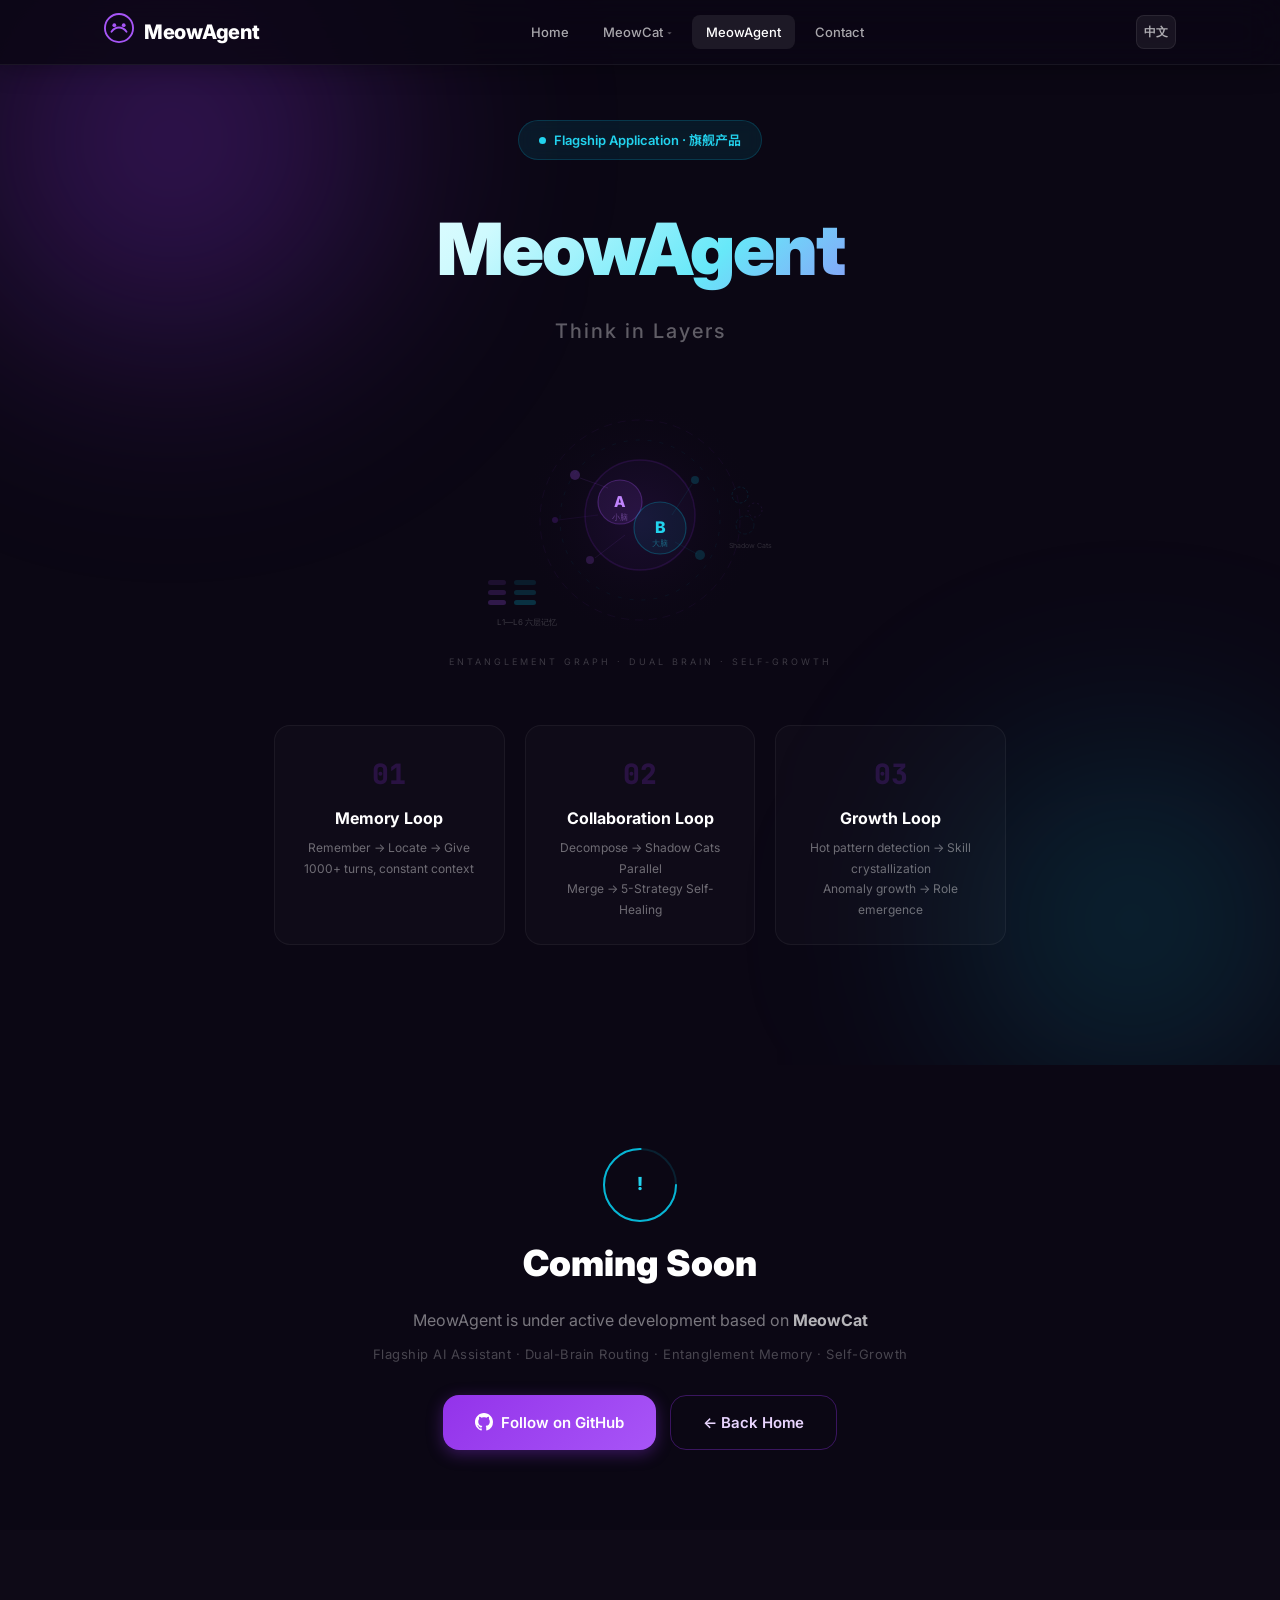
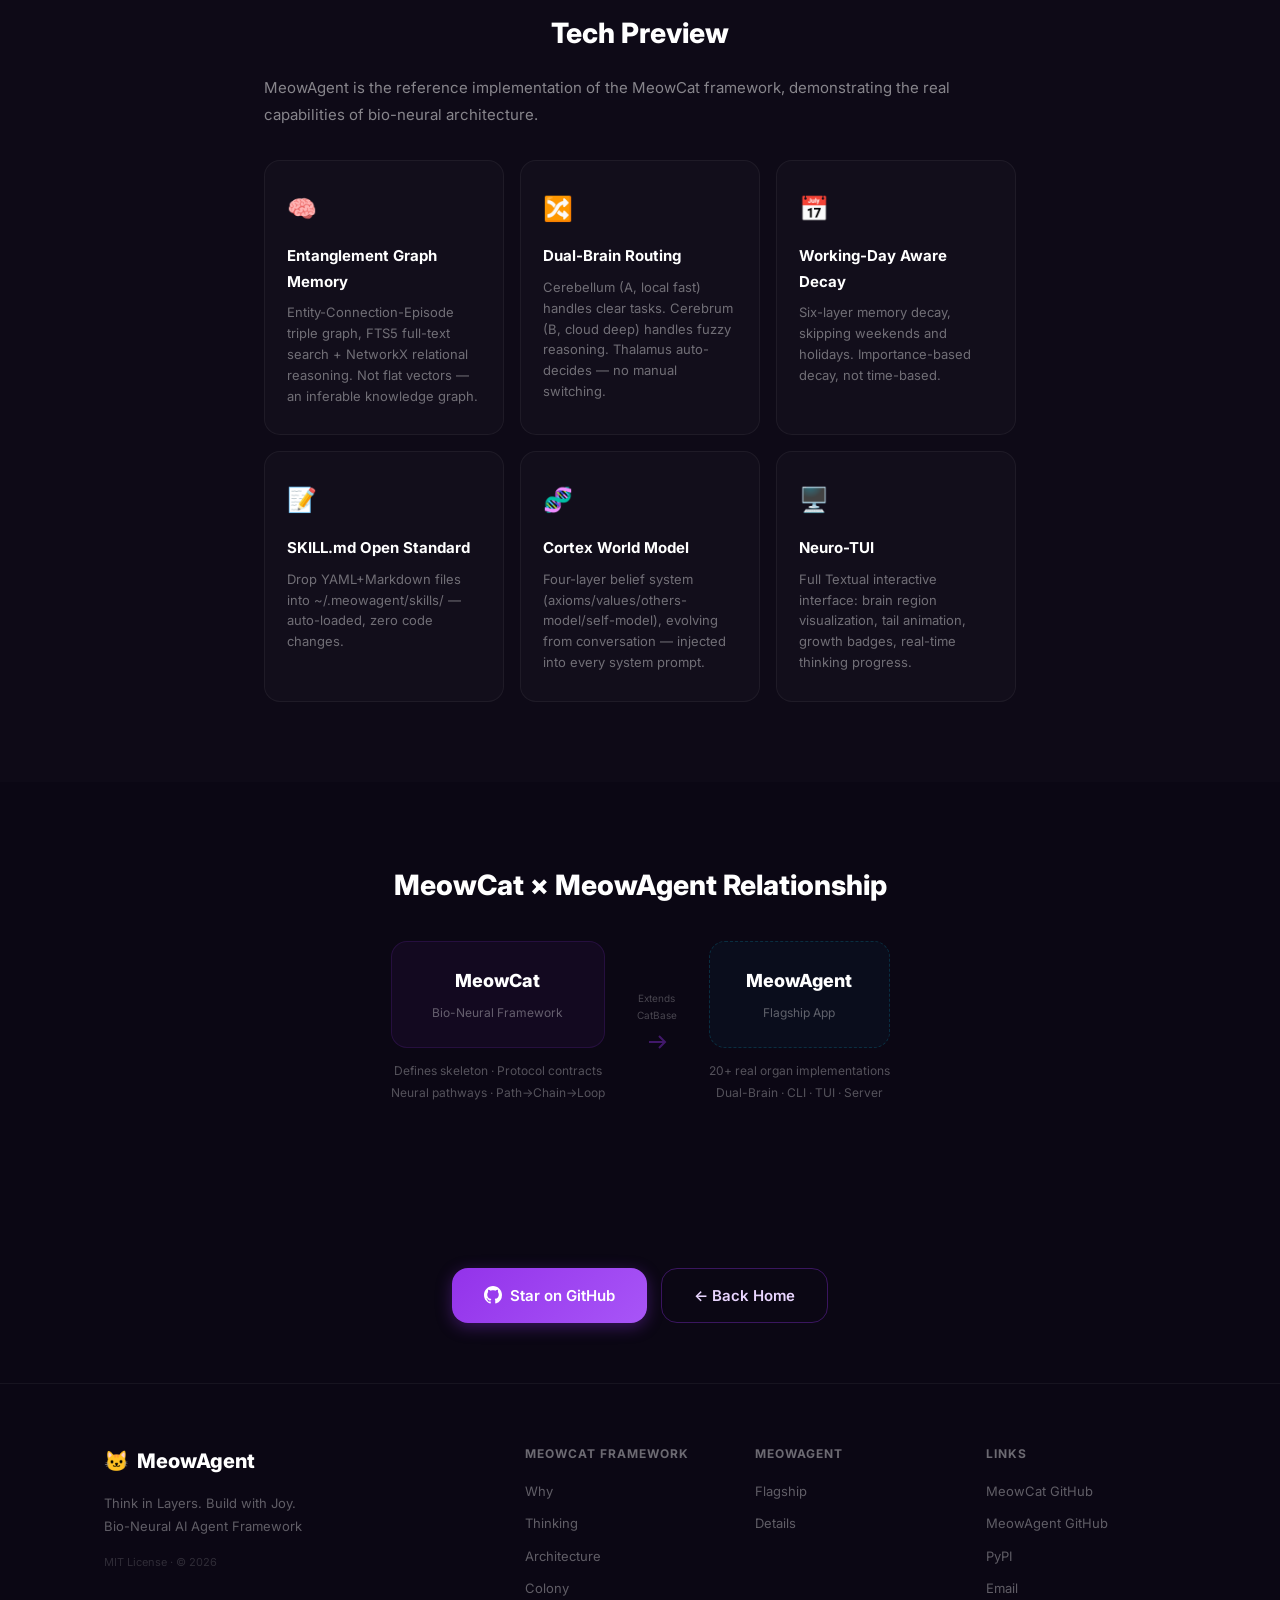
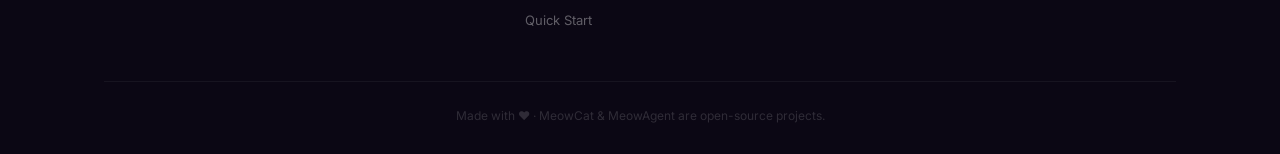
==== agent.html @ 92143470 "fix: agent.html 「即将上线」区域支持中英文切换" ====
<!DOCTYPE html>
<html lang="zh-CN">
<head>
    <meta charset="UTF-8">
    <meta name="viewport" content="width=device-width, initial-scale=1.0">
    <title>MeowAgent — 基于 MeowCat 的旗舰 AI 助手</title>
    <meta name="description" content="MeowAgent — 基于 MeowCat 生物神经框架构建的旗舰 AI 助手。双脑路由、纠缠图记忆、自生长。">
    <link rel="stylesheet" href="css/style.css">
    <link href="https://fonts.googleapis.com/css2?family=Inter:wght@400;500;600;700;800;900&family=JetBrains+Mono:wght@400;500;600&family=Noto+Sans+SC:wght@400;500;700;900&display=swap" rel="stylesheet">
</head>
<body>
    <nav class="navbar scrolled" id="navbar">
        <div class="nav-container">
            <a href="index.html" class="logo">
                <span class="logo-icon-svg">
                    <svg width="30" height="30" viewBox="0 0 32 32" fill="none">
                        <circle cx="16" cy="16" r="15" stroke="url(#logoGrad)" stroke-width="2"/>
                        <path d="M8 20c4-6 12-6 16 0" stroke="url(#logoGrad)" stroke-width="2" stroke-linecap="round"/>
                        <circle cx="11" cy="13" r="2" fill="#a855f7"/><circle cx="21" cy="13" r="2" fill="#a855f7"/>
                        <defs><linearGradient id="logoGrad" x1="0" y1="0" x2="32" y2="32"><stop stop-color="#a855f7"/><stop offset="1" stop-color="#6366f1"/></linearGradient></defs>
                    </svg>
                </span>
                <span class="logo-text" data-i18n="logo">MeowAgent</span>
            </a>
            <div class="nav-links" id="navLinks">
                <a href="index.html" data-i18n="nav-home">首页</a>
                <div class="nav-dropdown">
                    <a href="framework.html" class="nav-dropdown-toggle" data-i18n="nav-meowcat">MeowCat</a>
                    <div class="nav-dropdown-menu">
                        <a href="framework.html#mc-why" data-i18n="nav-mc-why">为什么</a>
                        <a href="framework.html#mc-think" data-i18n="nav-mc-think">思考</a>
                        <a href="framework.html#mc-arch" data-i18n="nav-mc-arch">架构</a>
                        <a href="framework.html#mc-features" data-i18n="nav-mc-features">亮点</a>
                        <a href="framework.html#mc-colony" data-i18n="nav-mc-colony">Colony</a>
                        <a href="framework.html#mc-quickstart" data-i18n="nav-mc-quickstart">快速开始</a>
                    </div>
                </div>
                <a href="agent.html" class="active" data-i18n="nav-agent">MeowAgent</a>
                <a href="index.html#contact" data-i18n="nav-contact">联系我们</a>
            </div>
            <div class="nav-actions">
                <button class="lang-toggle" id="langToggle" title="Switch Language">
                    <span class="lang-label">EN</span>
                </button>
            </div>
            <button class="mobile-menu-btn" id="mobileMenuBtn" aria-label="菜单">
                <span></span><span></span><span></span>
            </button>
        </div>
    </nav>

    <!-- ===== MeowAgent 主视觉 ===== -->
    <section class="agent-hero-page">
        <div class="agent-hero-bg">
            <div class="gradient-orb orb-1"></div>
            <div class="gradient-orb orb-2"></div>
            <canvas id="agentParticles"></canvas>
        </div>
        <div class="container">
            <div class="agent-hero-content">
                <div class="agent-hero-badge">
                    <span class="badge-dot pulse-cyan"></span>
                    <span data-i18n="agent-hero-badge-text">Flagship Application · 旗舰产品</span>
                </div>
                <h1 class="agent-hero-title">
                    <span class="agent-title-main">MeowAgent</span>
                    <span class="agent-title-sub">Think in Layers</span>
                </h1>

                <div class="agent-hero-illustration">
                    <svg viewBox="0 0 480 300" fill="none" xmlns="http://www.w3.org/2000/svg">
                        <defs>
                            <linearGradient id="gradA" x1="0" y1="0" x2="1" y2="1"><stop stop-color="#a855f7"/><stop offset="1" stop-color="#6366f1"/></linearGradient>
                            <linearGradient id="gradB" x1="0" y1="0" x2="1" y2="1"><stop stop-color="#06b6d4"/><stop offset="1" stop-color="#8b5cf6"/></linearGradient>
                            <radialGradient id="glow" cx="50%" cy="50%" r="50%"><stop stop-color="rgba(147,51,234,.08)"/><stop offset="100%" stop-color="transparent"/></radialGradient>
                        </defs>
                        <circle cx="240" cy="140" r="130" fill="url(#glow)"/>
                        <circle cx="240" cy="140" r="100" stroke="rgba(147,51,234,.06)" stroke-width="1" stroke-dasharray="8 6"/>
                        <circle cx="240" cy="140" r="80" stroke="rgba(6,182,212,.06)" stroke-width="1" stroke-dasharray="4 8"/>
                        <circle cx="240" cy="135" r="55" fill="rgba(147,51,234,.04)" stroke="rgba(147,51,234,.15)" stroke-width="1.5"/>
                        <circle cx="220" cy="122" r="22" fill="rgba(168,85,247,.1)" stroke="rgba(168,85,247,.3)" stroke-width="1.2"/>
                        <text x="220" y="127" text-anchor="middle" fill="#c084fc" font-size="15" font-weight="800" font-family="Inter,sans-serif">A</text>
                        <text x="220" y="140" text-anchor="middle" fill="rgba(192,132,252,.4)" font-size="8" font-family="Inter,sans-serif">小脑</text>
                        <circle cx="260" cy="148" r="26" fill="rgba(6,182,212,.08)" stroke="rgba(6,182,212,.3)" stroke-width="1.2"/>
                        <text x="260" y="153" text-anchor="middle" fill="#22d3ee" font-size="16" font-weight="800" font-family="Inter,sans-serif">B</text>
                        <text x="260" y="166" text-anchor="middle" fill="rgba(34,211,238,.4)" font-size="8" font-family="Inter,sans-serif">大脑</text>
                        <circle cx="175" cy="95" r="5" fill="rgba(168,85,247,.25)"/>
                        <line x1="208" y1="108" x2="180" y2="98" stroke="rgba(168,85,247,.15)" stroke-width="0.8"/>
                        <circle cx="295" cy="100" r="4" fill="rgba(6,182,212,.2)"/>
                        <line x1="272" y1="135" x2="292" y2="104" stroke="rgba(6,182,212,.12)" stroke-width="0.8"/>
                        <circle cx="190" cy="180" r="4" fill="rgba(168,85,247,.2)"/>
                        <line x1="225" y1="155" x2="195" y2="178" stroke="rgba(168,85,247,.12)" stroke-width="0.8"/>
                        <circle cx="300" cy="175" r="5" fill="rgba(6,182,212,.18)"/>
                        <line x1="275" y1="162" x2="297" y2="174" stroke="rgba(6,182,212,.1)" stroke-width="0.8"/>
                        <circle cx="155" cy="140" r="3" fill="rgba(147,51,234,.2)"/>
                        <line x1="198" y1="135" x2="158" y2="140" stroke="rgba(147,51,234,.1)" stroke-width="0.8"/>
                        <rect x="88" y="200" width="18" height="5" rx="2.5" fill="rgba(168,85,247,.12)"/>
                        <rect x="88" y="210" width="18" height="5" rx="2.5" fill="rgba(168,85,247,.18)"/>
                        <rect x="88" y="220" width="18" height="5" rx="2.5" fill="rgba(168,85,247,.24)"/>
                        <rect x="114" y="200" width="22" height="5" rx="2.5" fill="rgba(6,182,212,.12)"/>
                        <rect x="114" y="210" width="22" height="5" rx="2.5" fill="rgba(6,182,212,.18)"/>
                        <rect x="114" y="220" width="22" height="5" rx="2.5" fill="rgba(6,182,212,.24)"/>
                        <text x="127" y="245" text-anchor="middle" fill="rgba(255,255,255,.2)" font-size="8" font-family="Inter,sans-serif">L1—L6 六层记忆</text>
                        <circle cx="340" cy="115" r="8" fill="none" stroke="rgba(6,182,212,.12)" stroke-width="1" stroke-dasharray="3 2"/>
                        <circle cx="355" cy="130" r="7" fill="none" stroke="rgba(168,85,247,.1)" stroke-width="1" stroke-dasharray="2 3"/>
                        <circle cx="345" cy="145" r="9" fill="none" stroke="rgba(6,182,212,.08)" stroke-width="1" stroke-dasharray="4 2"/>
                        <text x="350" y="168" text-anchor="middle" fill="rgba(255,255,255,.15)" font-size="7" font-family="Inter,sans-serif">Shadow Cats</text>
                        <text x="240" y="285" text-anchor="middle" fill="rgba(255,255,255,.2)" font-size="9" letter-spacing="3" font-family="Inter,sans-serif">ENTANGLEMENT GRAPH · DUAL BRAIN · SELF-GROWTH</text>
                    </svg>
                </div>

                <div class="agent-loops">
                    <div class="agent-loop">
                        <span class="loop-num">01</span>
                        <h4 data-i18n="agent-loop-1-title">记忆闭环</h4>
                        <p data-i18n="agent-loop-1-desc">Remember → Locate → Give<br>聊 1000+ 轮，context 恒定制</p>
                    </div>
                    <div class="agent-loop">
                        <span class="loop-num">02</span>
                        <h4 data-i18n="agent-loop-2-title">协作闭环</h4>
                        <p data-i18n="agent-loop-2-desc">分解 → Shadow Cats 并行<br>合并 → 5 策略自愈重试</p>
                    </div>
                    <div class="agent-loop">
                        <span class="loop-num">03</span>
                        <h4 data-i18n="agent-loop-3-title">生长闭环</h4>
                        <p data-i18n="agent-loop-3-desc">热模式检测 → 技能结晶<br>异常生长 → 角色涌现</p>
                    </div>
                </div>
            </div>
        </div>
    </section>

    <!-- 即将上线 -->
    <section class="agent-coming-soon" style="text-align:center;padding:80px 0">
        <div class="container container-sm">
            <div class="coming-soon-ring">
                <svg width="80" height="80" viewBox="0 0 80 80" fill="none">
                    <circle cx="40" cy="40" r="36" stroke="rgba(6,182,212,.15)" stroke-width="2"/>
                    <circle cx="40" cy="40" r="36" stroke="url(#csGrad)" stroke-width="2" stroke-dasharray="226" stroke-dashoffset="56" stroke-linecap="round" style="animation: csSpin 3s linear infinite; transform-origin: center"/>
                    <text x="40" y="45" text-anchor="middle" fill="var(--cyan-400)" font-size="18" font-weight="800" font-family="Inter,sans-serif">!</text>
                    <defs><linearGradient id="csGrad" x1="0" y1="0" x2="80" y2="80"><stop stop-color="#06b6d4"/><stop offset="1" stop-color="#a855f7"/></linearGradient></defs>
                </svg>
            </div>
            <h2 data-i18n="agent-coming-title">即将上线，敬请期待</h2>
            <p data-i18n="agent-coming-desc">MeowAgent 正在基于 <strong>MeowCat</strong> 积极开发中</p>
            <p class="agent-tease" data-i18n="agent-coming-tease">旗舰 AI 助手 · 双脑路由 · 纠缠图记忆 · 自生长</p>
            <div class="agent-actions">
                <a href="https://github.com/Axonant/MeowAgent" target="_blank" class="btn btn-primary btn-lg">
                    <svg width="18" height="18" viewBox="0 0 24 24" fill="currentColor"><path d="M12 0C5.37 0 0 5.37 0 12c0 5.31 3.435 9.795 8.205 11.385.6.105.825-.255.825-.57 0-.285-.015-1.23-.015-2.235-3.015.555-3.795-.735-4.035-1.41-.135-.345-.72-1.41-1.23-1.695-.42-.225-1.02-.78-.015-.795.945-.015 1.62.87 1.845 1.23 1.08 1.815 2.805 1.305 3.495.99.105-.78.42-1.305.765-1.605-2.67-.3-5.46-1.335-5.46-5.925 0-1.305.465-2.385 1.23-3.225-.12-.3-.54-1.53.12-3.18 0 0 1.005-.315 3.3 1.23.96-.27 1.98-.405 3-.405s2.04.135 3 .405c2.295-1.56 3.3-1.23 3.3-1.23.66 1.65.24 2.88.12 3.18.765.84 1.23 1.905 1.23 3.225 0 4.605-2.805 5.625-5.475 5.925.435.375.81 1.095.81 2.22 0 1.605-.015 2.895-.015 3.3 0 .315.225.69.825.57A12.02 12.02 0 0024 12c0-6.63-5.37-12-12-12z"/></svg>
                    <span data-i18n="agent-coming-gh">关注 GitHub</span>
                </a>
                <a href="index.html" class="btn btn-outline btn-lg" data-i18n="agent-cta-home">← 返回首页</a>
            </div>
        </div>
    </section>

    <!-- 技术预览 -->
    <section class="agent-preview">
        <div class="container container-sm">
            <h2 data-i18n="agent-preview-heading">技术预览</h2>
            <p class="section-intro" data-i18n="agent-preview-intro">MeowAgent 是 MeowCat 框架的参考实现，展示生物神经架构的实际能力。</p>
            <div class="preview-grid">
                <div class="preview-card">
                    <span class="pc-icon">🧠</span>
                    <h4 data-i18n="agent-preview-1-title">纠缠图记忆</h4>
                    <p data-i18n="agent-preview-1-desc">Entity-Connection-Episode 三元组图，FTS5 全文搜索 + NetworkX 关系推理。不是扁平向量——是可推理的知识图谱。</p>
                </div>
                <div class="preview-card">
                    <span class="pc-icon">🔀</span>
                    <h4 data-i18n="agent-preview-2-title">双脑路由</h4>
                    <p data-i18n="agent-preview-2-desc">Cerebellum (A, 本地快速) 处理清晰任务。Cerebrum (B, 云端深度) 处理模糊推理。Thalamus 自动决策——无需手动切换。</p>
                </div>
                <div class="preview-card">
                    <span class="pc-icon">📅</span>
                    <h4 data-i18n="agent-preview-3-title">工作日感知衰减</h4>
                    <p data-i18n="agent-preview-3-desc">六层记忆衰减，跳过周末和节假日。基于重要性的衰减，而非基于时间的衰减。</p>
                </div>
                <div class="preview-card">
                    <span class="pc-icon">📝</span>
                    <h4 data-i18n="agent-preview-4-title">SKILL.md 开放标准</h4>
                    <p data-i18n="agent-preview-4-desc">把 YAML+Markdown 文件放入 ~/.meowagent/skills/ — 自动加载，无需代码改动。</p>
                </div>
                <div class="preview-card">
                    <span class="pc-icon">🧬</span>
                    <h4 data-i18n="agent-preview-5-title">Cortex 世界观</h4>
                    <p data-i18n="agent-preview-5-desc">四层信念系统（公理/价值观/他人认知/自我认知），从对话中演化——每次系统提示都注入。</p>
                </div>
                <div class="preview-card">
                    <span class="pc-icon">🖥️</span>
                    <h4 data-i18n="agent-preview-6-title">Neuro-TUI</h4>
                    <p data-i18n="agent-preview-6-desc">完整 Textual 交互界面：脑区状态可视化、尾巴动画、成长徽章、实时思考进度。</p>
                </div>
            </div>
        </div>
    </section>

    <!-- 架构关系图 -->
    <section class="agent-relation">
        <div class="container container-sm">
            <h2 data-i18n="agent-relation-heading">MeowCat × MeowAgent 关系</h2>
            <div class="relation-diagram">
                <div class="relation-item">
                    <div class="rel-box rel-framework">
                        <strong data-i18n="agent-rel-framework-name">MeowCat</strong>
                        <span data-i18n="agent-rel-framework-sub">Bio-Neural Framework</span>
                    </div>
                    <p class="rel-desc" data-i18n="agent-rel-framework-desc">定义骨架 · Protocol 合约<br>神经通路 · Path→Chain→Loop</p>
                </div>
                <div class="relation-arrow">
                    <span data-i18n="agent-rel-arrow">继承<br>CatBase</span>
                    <svg width="24" height="24" viewBox="0 0 24 24"><path d="M4 12h16M14 6l6 6-6 6" stroke="rgba(147,51,234,.4)" stroke-width="2" fill="none"/></svg>
                </div>
                <div class="relation-item">
                    <div class="rel-box rel-agent">
                        <strong data-i18n="agent-rel-agent-name">MeowAgent</strong>
                        <span data-i18n="agent-rel-agent-sub">Flagship App</span>
                    </div>
                    <p class="rel-desc" data-i18n="agent-rel-agent-desc">20+ 真实器官实现<br>双脑路由 · CLI · TUI · Server</p>
                </div>
            </div>
        </div>
    </section>

    <!-- CTA -->
    <section class="content-section" style="text-align:center;padding:60px 0">
        <div class="container">
            <div class="agent-cta-row" style="justify-content:center">
                <a href="https://github.com/Axonant/MeowAgent" target="_blank" class="btn btn-primary btn-lg">
                    <svg width="18" height="18" viewBox="0 0 24 24" fill="currentColor"><path d="M12 0C5.37 0 0 5.37 0 12c0 5.31 3.435 9.795 8.205 11.385.6.105.825-.255.825-.57 0-.285-.015-1.23-.015-2.235-3.015.555-3.795-.735-4.035-1.41-.135-.345-.72-1.41-1.23-1.695-.42-.225-1.02-.78-.015-.795.945-.015 1.62.87 1.845 1.23 1.08 1.815 2.805 1.305 3.495.99.105-.78.42-1.305.765-1.605-2.67-.3-5.46-1.335-5.46-5.925 0-1.305.465-2.385 1.23-3.225-.12-.3-.54-1.53.12-3.18 0 0 1.005-.315 3.3 1.23.96-.27 1.98-.405 3-.405s2.04.135 3 .405c2.295-1.56 3.3-1.23 3.3-1.23.66 1.65.24 2.88.12 3.18.765.84 1.23 1.905 1.23 3.225 0 4.605-2.805 5.625-5.475 5.925.435.375.81 1.095.81 2.22 0 1.605-.015 2.895-.015 3.3 0 .315.225.69.825.57A12.02 12.02 0 0024 12c0-6.63-5.37-12-12-12z"/></svg>
                    <span data-i18n="agent-cta-star">给个 Star ⭐</span>
                </a>
                <a href="index.html" class="btn btn-outline btn-lg" data-i18n="agent-cta-home">← 返回首页</a>
            </div>
        </div>
    </section>

    <footer class="footer">
        <div class="container">
            <div class="footer-grid">
                <div class="footer-col footer-brand">
                    <div class="footer-logo"><span>🐱</span> <span data-i18n="footer-logo">MeowAgent</span></div>
                    <p class="footer-tagline" data-i18n="footer-tagline">Think in Layers. Build with Joy.<br>Bio-Neural AI Agent Framework</p>
                    <p class="footer-license">MIT License · © 2026</p>
                </div>
                <div class="footer-col">
                    <h5 data-i18n="footer-mc">MeowCat 框架</h5>
                    <a href="framework.html#mc-why" data-i18n="footer-mc-why">为什么</a>
                    <a href="framework.html#mc-think" data-i18n="nav-mc-think">思考</a>
                    <a href="framework.html#mc-arch" data-i18n="footer-mc-arch">架构</a>
                    <a href="framework.html#mc-colony" data-i18n="footer-mc-colony">Colony</a>
                    <a href="framework.html#mc-quickstart" data-i18n="footer-mc-qs">快速开始</a>
                </div>
                <div class="footer-col">
                    <h5 data-i18n="footer-agent">MeowAgent</h5>
                    <a href="agent.html" data-i18n="footer-agent-teaser">旗舰产品</a>
                    <a href="agent.html" data-i18n="footer-agent-page">产品详情</a>
                </div>
                <div class="footer-col">
                    <h5 data-i18n="footer-links">链接</h5>
                    <a href="https://github.com/qyiun666/meowcat" target="_blank" data-i18n="footer-link-mc-gh">MeowCat GitHub</a>
                    <a href="https://github.com/Axonant/MeowAgent" target="_blank" data-i18n="footer-link-ma-gh">MeowAgent GitHub</a>
                    <a href="https://pypi.org/project/meowcat/" target="_blank" data-i18n="footer-link-pypi">PyPI</a>
                    <a href="mailto:qyiun666@163.com" data-i18n="footer-link-email">Email</a>
                </div>
            </div>
            <div class="footer-bottom">
                <p data-i18n="footer-bottom">Made with ❤️ · MeowCat & MeowAgent are open-source projects.</p>
            </div>
        </div>
    </footer>

    <script src="js/i18n.js"></script>
    <script src="js/main.js"></script>
</body>
</html>
---- css/style.css ----
/* ============================================
   MeowCat × MeowAgent — Design System v2
   Bio-Neural · Dark · Glassmorphism
   ============================================ */

/* === Reset & Variables === */
*,*::before,*::after{margin:0;padding:0;box-sizing:border-box}
:root{
  --purple-50:#faf5ff;--purple-100:#f3e8ff;--purple-200:#e9d5ff;--purple-300:#d8b4fe;
  --purple-400:#c084fc;--purple-500:#a855f7;--purple-600:#9333ea;--purple-700:#7e22ce;
  --purple-800:#6b21a8;--purple-900:#581c87;--purple-950:#3b0764;
  --cyan-400:#22d3ee;--cyan-500:#06b6d4;
  --slate-50:#f8fafc;--slate-100:#f1f5f9;--slate-200:#e2e8f0;--slate-300:#cbd5e1;
  --slate-400:#94a3b8;--slate-500:#64748b;--slate-600:#475569;--slate-700:#334155;
  --slate-800:#1e293b;--slate-900:#0f172a;--slate-950:#020617;
  --r-sm:8px;--r-md:12px;--r-lg:16px;--r-xl:20px;--r-2xl:24px;
  --shadow-sm:0 1px 3px rgba(0,0,0,.06);--shadow-md:0 4px 20px rgba(0,0,0,.08);
  --shadow-lg:0 12px 40px rgba(0,0,0,.12);
  --ease-out:cubic-bezier(.16,1,.3,1);--ease-in-out:cubic-bezier(.65,0,.35,1);
  --dur:0.3s;--dur-slow:0.5s;
}
html{scroll-behavior:smooth;-webkit-font-smoothing:antialiased}
body{
  font-family:'Inter','Noto Sans SC',-apple-system,BlinkMacSystemFont,sans-serif;
  color:var(--slate-800);background:#0b0714;line-height:1.7;overflow-x:hidden;
}
::selection{background:rgba(147,51,234,.25);color:var(--purple-200)}
a{text-decoration:none;color:inherit}ul{list-style:none}
code{font-family:'JetBrains Mono',monospace;font-size:.88em}
.container{max-width:1120px;margin:0 auto;padding:0 24px}
.container-sm{max-width:800px}
img{max-width:100%;height:auto}

/* === Buttons === */
.btn{
  display:inline-flex;align-items:center;justify-content:center;gap:8px;
  font-weight:600;border-radius:var(--r-md);transition:all var(--dur) var(--ease-out);
  cursor:pointer;border:none;white-space:nowrap;
}
.btn-sm{padding:8px 18px;font-size:13px}
.btn-lg{padding:14px 32px;font-size:15px;border-radius:var(--r-lg)}
.btn-primary{
  background:linear-gradient(135deg,var(--purple-600),var(--purple-500));
  color:#fff;box-shadow:0 4px 16px rgba(147,51,234,.35);
}
.btn-primary:hover{transform:translateY(-2px);box-shadow:0 8px 28px rgba(147,51,234,.45)}
.btn-outline{
  background:transparent;color:var(--purple-200);border:1.5px solid rgba(147,51,234,.35);
}
.btn-outline:hover{background:rgba(147,51,234,.1);border-color:var(--purple-400)}
.btn-glass{
  background:rgba(255,255,255,.06);color:#fff;
  backdrop-filter:blur(12px);-webkit-backdrop-filter:blur(12px);
  border:1px solid rgba(255,255,255,.12);
}
.btn-glass:hover{background:rgba(255,255,255,.12);border-color:rgba(255,255,255,.2)}

/* === Navbar === */
.navbar{
  position:fixed;top:0;left:0;right:0;z-index:1000;
  transition:all var(--dur) var(--ease-out);
}
.navbar.scrolled{
  background:rgba(11,7,20,.85);backdrop-filter:blur(20px);-webkit-backdrop-filter:blur(20px);
  border-bottom:1px solid rgba(255,255,255,.06);box-shadow:0 4px 24px rgba(0,0,0,.3);
}
.nav-container{
  max-width:1120px;margin:0 auto;padding:0 24px;display:flex;
  align-items:center;justify-content:space-between;height:64px;
}
.logo{display:flex;align-items:center;gap:10px;z-index:1001}
.logo-text{font-size:20px;font-weight:800;color:#fff;letter-spacing:-.3px}
.nav-links{display:flex;gap:6px}
.nav-links a{
  font-size:13px;font-weight:500;color:rgba(255,255,255,.65);
  padding:6px 14px;border-radius:var(--r-sm);
  transition:all var(--dur) var(--ease-out);
}
.nav-links a:hover,.nav-links a.active{color:#fff;background:rgba(255,255,255,.08)}

/* Nav Dropdown */
.nav-dropdown{position:relative}
.nav-dropdown-toggle{cursor:pointer;display:flex;align-items:center;gap:4px}
.nav-dropdown-toggle::after{content:'▾';font-size:10px;opacity:.5;transition:transform var(--dur) var(--ease-out)}
.nav-dropdown:hover .nav-dropdown-toggle::after{transform:rotate(180deg)}
.nav-dropdown-menu{
  position:absolute;top:100%;left:0;min-width:160px;
  padding:6px;border-radius:var(--r-md);
  background:rgba(15,10,30,.96);backdrop-filter:blur(20px);-webkit-backdrop-filter:blur(20px);
  border:1px solid rgba(255,255,255,.08);box-shadow:0 12px 40px rgba(0,0,0,.4);
  opacity:0;visibility:hidden;transform:translateY(8px);
  transition:all var(--dur) var(--ease-out);
  display:flex;flex-direction:column;gap:2px;
}
.nav-dropdown:hover .nav-dropdown-menu{opacity:1;visibility:visible;transform:translateY(0)}
.nav-dropdown-menu a{
  font-size:13px;font-weight:500;color:rgba(255,255,255,.55);
  padding:8px 14px;border-radius:var(--r-sm);white-space:nowrap;
  transition:all var(--dur) var(--ease-out);
}
.nav-dropdown-menu a:hover{color:#fff;background:rgba(255,255,255,.08)}
.nav-actions{display:flex;align-items:center;gap:10px}
.nav-icon{
  display:flex;align-items:center;justify-content:center;width:36px;height:36px;
  border-radius:var(--r-sm);color:rgba(255,255,255,.55);
  transition:all var(--dur) var(--ease-out);
}
.nav-icon:hover{color:#fff;background:rgba(255,255,255,.08)}
.mobile-menu-btn{
  display:none;flex-direction:column;gap:5px;background:none;border:none;
  cursor:pointer;padding:4px;z-index:1001;
}
.mobile-menu-btn span{
  display:block;width:22px;height:2px;background:rgba(255,255,255,.7);
  border-radius:2px;transition:all var(--dur) var(--ease-out);
}

/* === Section Common === */
.section-header{text-align:center;margin-bottom:56px}
.section-tag{
  display:inline-block;font-size:12px;font-weight:700;text-transform:uppercase;
  letter-spacing:2px;color:var(--purple-400);margin-bottom:16px;
  padding:4px 14px;border-radius:20px;
  background:rgba(147,51,234,.1);border:1px solid rgba(147,51,234,.15);
}
.section-tag-cyan{color:var(--cyan-400);background:rgba(6,182,212,.1);border-color:rgba(6,182,212,.15)}
.section-title{font-size:32px;font-weight:900;color:#fff;margin-bottom:12px;letter-spacing:-.5px}
.section-desc{font-size:16px;color:rgba(255,255,255,.5);max-width:520px;margin:0 auto}
.section-intro{font-size:15px;color:rgba(255,255,255,.5);margin-bottom:32px;line-height:1.8}

/* === Hero === */
.hero{
  position:relative;min-height:100vh;display:flex;flex-direction:column;
  align-items:center;justify-content:center;padding:100px 24px 60px;
  overflow:hidden;background:var(--slate-950);
}
.hero-bg{position:absolute;inset:0;overflow:hidden;pointer-events:none}
#particlesCanvas{position:absolute;inset:0;width:100%;height:100%}
.gradient-orb{
  position:absolute;border-radius:50%;filter:blur(100px);
  animation:orbFloat 14s var(--ease-in-out) infinite;
}
.orb-1{width:600px;height:600px;background:radial-gradient(circle,rgba(147,51,234,.4),transparent 70%);top:-15%;left:-10%}
.orb-2{width:500px;height:500px;background:radial-gradient(circle,rgba(6,182,212,.25),transparent 70%);bottom:-10%;right:-8%;animation-delay:-5s}
.orb-3{width:350px;height:350px;background:radial-gradient(circle,rgba(139,92,246,.3),transparent 70%);top:35%;right:15%;animation-delay:-9s}
.hero-grid-lines{
  position:absolute;inset:0;
  background-image:linear-gradient(rgba(255,255,255,.02) 1px,transparent 1px),linear-gradient(90deg,rgba(255,255,255,.02) 1px,transparent 1px);
  background-size:60px 60px;
  mask-image:radial-gradient(ellipse at center,black 30%,transparent 70%);
  -webkit-mask-image:radial-gradient(ellipse at center,black 30%,transparent 70%);
}
@keyframes orbFloat{
  0%,100%{transform:translate(0,0) scale(1)}
  33%{transform:translate(40px,-30px) scale(1.08)}
  66%{transform:translate(-30px,20px) scale(.94)}
}
.hero-content{position:relative;z-index:2;text-align:center;max-width:800px}
.hero-badge{
  display:inline-flex;align-items:center;gap:8px;
  background:rgba(147,51,234,.12);color:var(--purple-300);
  padding:8px 20px;border-radius:24px;font-size:13px;font-weight:600;
  border:1px solid rgba(147,51,234,.2);margin-bottom:32px;
  backdrop-filter:blur(8px);-webkit-backdrop-filter:blur(8px);
}
.badge-dot{width:7px;height:7px;border-radius:50%;background:var(--purple-400);animation:pulse 2s ease-in-out infinite}
@keyframes pulse{
  0%,100%{opacity:1;box-shadow:0 0 0 0 rgba(147,51,234,.4)}
  50%{opacity:.6;box-shadow:0 0 0 8px rgba(147,51,234,0)}
}
.hero-title{display:flex;flex-direction:row;flex-wrap:nowrap;align-items:center;justify-content:center;gap:12px;margin-bottom:20px}
.title-block{display:flex;align-items:center;gap:12px}
.title-emoji{font-size:clamp(36px,6vw,52px)}
.title-gradient{
  font-size:clamp(42px,7vw,68px);font-weight:900;letter-spacing:-2px;
  background:linear-gradient(135deg,#fff 0%,#e9d5ff 30%,#c084fc 60%,#a855f7 100%);
  -webkit-background-clip:text;-webkit-text-fill-color:transparent;background-clip:text;
}
.title-subline{font-size:clamp(18px,3vw,26px);font-weight:600;color:rgba(255,255,255,.4);letter-spacing:-.5px}
.title-plus{font-size:clamp(24px,4vw,38px);font-weight:200;color:rgba(255,255,255,.25);flex-shrink:0}
.title-gradient-2{background:linear-gradient(135deg,#fff 0%,#cffafe 30%,#67e8f9 60%,#22d3ee 100%);-webkit-background-clip:text;-webkit-text-fill-color:transparent;background-clip:text}
.hero-badge-sep{color:rgba(255,255,255,.15);font-weight:300}
.hero-tagline{font-size:18px;font-weight:500;color:rgba(255,255,255,.55);letter-spacing:1px;margin-bottom:16px;min-height:28px}
.hero-desc{font-size:16px;line-height:1.9;color:rgba(255,255,255,.6);margin-bottom:36px}
.hero-desc strong{color:#fff;font-weight:700}
.hero-actions{display:flex;gap:14px;justify-content:center;flex-wrap:wrap;margin-bottom:40px}
.hero-stats{
  display:flex;justify-content:center;align-items:center;gap:0;
  padding:14px 28px;border-radius:var(--r-xl);
  background:rgba(255,255,255,.04);border:1px solid rgba(255,255,255,.06);
  backdrop-filter:blur(8px);-webkit-backdrop-filter:blur(8px);margin-bottom:20px;
}
.stat-item{text-align:center;padding:0 24px}
.stat-value{display:block;font-size:24px;font-weight:800;color:#fff;font-family:'JetBrains Mono',monospace}
.stat-label{font-size:11px;color:rgba(255,255,255,.35);margin-top:4px;letter-spacing:.5px}
.stat-divider{width:1px;height:32px;background:rgba(255,255,255,.08)}
.hero-pypi{
  display:inline-flex;align-items:center;gap:12px;
  padding:8px 20px;border-radius:var(--r-md);
  background:rgba(0,0,0,.3);border:1px solid rgba(255,255,255,.06);
}
.hero-pypi code{font-size:14px;color:var(--purple-300)}
.pypi-badge{
  font-size:11px;font-weight:700;padding:2px 8px;border-radius:4px;
  background:rgba(6,182,212,.15);color:var(--cyan-400);
}
.pypi-ver{font-size:11px;color:rgba(255,255,255,.3)}
.hero-scroll-indicator{
  position:absolute;bottom:32px;left:50%;transform:translateX(-50%);
  display:flex;flex-direction:column;align-items:center;gap:6px;
  color:rgba(255,255,255,.3);font-size:12px;animation:bounceDown 2s ease-in-out infinite;
}
@keyframes bounceDown{
  0%,100%{transform:translateX(-50%) translateY(0)}
  50%{transform:translateX(-50%) translateY(8px)}
}

/* === Why Section === */
.why-section{padding:100px 0;background:linear-gradient(180deg,var(--slate-950) 0%,#0f0b1e 50%,#0b0714 100%)}
.compare-philosophy{display:flex;gap:0;align-items:stretch}
.philosophy-col{flex:1;padding:0 16px}
.philosophy-label{font-size:13px;font-weight:700;margin-bottom:16px;padding:6px 14px;border-radius:6px;display:inline-block}
.philosophy-label.bad{background:rgba(239,68,68,.1);color:rgba(239,68,68,.7);border:1px solid rgba(239,68,68,.15)}
.philosophy-label.good{background:rgba(16,185,129,.1);color:rgba(16,185,129,.7);border:1px solid rgba(16,185,129,.15)}
.philosophy-card{
  padding:28px 24px;border-radius:var(--r-lg);
  background:rgba(255,255,255,.02);border:1px solid rgba(255,255,255,.06);
}
.philosophy-card-good{border-color:rgba(147,51,234,.15);background:rgba(147,51,234,.03)}
.philosophy-card p{font-size:13px;color:rgba(255,255,255,.55);margin-bottom:12px}
.philosophy-card p strong{color:rgba(255,255,255,.7)}
.philosophy-card ul{display:flex;flex-direction:column;gap:6px}
.philosophy-card li{font-size:13px;color:rgba(255,255,255,.4);padding-left:16px;position:relative}
.philosophy-card li::before{content:'•';position:absolute;left:0;color:rgba(255,255,255,.2)}
.philosophy-vs{
  display:flex;align-items:center;justify-content:center;flex-shrink:0;width:60px;
}
.philosophy-vs span{
  font-size:14px;font-weight:800;color:rgba(255,255,255,.2);padding:8px 14px;
  border:1px solid rgba(255,255,255,.08);border-radius:50%;
}

/* === MC Subsection === */
.mc-section{padding:100px 0;background:linear-gradient(180deg,#0b0714 0%,#0f0b1e 40%,#0b0714 100%)}
.mc-subsection{padding:60px 0;border-bottom:1px solid rgba(255,255,255,.04)}
.mc-subsection:last-child{border-bottom:none}
.mc-subtitle{font-size:24px;font-weight:800;color:#fff;margin-bottom:8px;text-align:center}
.mc-subdesc{font-size:14px;color:rgba(255,255,255,.45);text-align:center;max-width:560px;margin:0 auto 32px;line-height:1.7}
.mc-cta-row{display:flex;gap:14px;justify-content:center;flex-wrap:wrap;margin-top:48px}

/* Feature Cards Sm (MC Features) */
.feature-cards-sm{display:grid;grid-template-columns:repeat(2,1fr);gap:16px}
.fcs{
  padding:24px 20px;border-radius:var(--r-lg);
  background:rgba(255,255,255,.02);border:1px solid rgba(255,255,255,.05);
  transition:all var(--dur) var(--ease-out);
}
.fcs:hover{border-color:rgba(147,51,234,.12);transform:translateY(-2px)}
.fcs h4{font-size:16px;font-weight:700;color:#fff;margin-bottom:8px}
.fcs p{font-size:13px;color:rgba(255,255,255,.45);line-height:1.6}

/* === Think Grid (Design Philosophy) === */
.think-grid{display:grid;grid-template-columns:repeat(2,1fr);gap:20px;margin-top:16px}
.think-card{
  padding:28px 24px;border-radius:var(--r-lg);
  background:rgba(255,255,255,.02);border:1px solid rgba(255,255,255,.05);
  transition:all var(--dur) var(--ease-out);
}
.think-card:hover{transform:translateY(-3px);border-color:rgba(147,51,234,.15);box-shadow:0 8px 32px rgba(147,51,234,.06)}
.think-icon{font-size:28px;margin-bottom:14px}
.think-card h4{font-size:16px;font-weight:700;color:#fff;margin-bottom:8px}
.think-card p{font-size:13px;color:rgba(255,255,255,.45);line-height:1.7}

/* === Bio Architecture === */
.bio-section{padding:100px 0}
.bio-arch{text-align:center}
.arch-diagram{margin-bottom:32px}
.arch-cat{
  display:inline-flex;flex-direction:column;gap:8px;padding:24px;
  background:rgba(255,255,255,.02);border:1px solid rgba(255,255,255,.06);
  border-radius:var(--r-xl);
}
.arch-layer{display:flex;align-items:center;gap:16px;padding:14px 20px;border-radius:var(--r-md)}
.arch-layer-label{font-size:13px;font-weight:700;white-space:nowrap;min-width:130px;text-align:right}
.arch-organs{display:flex;flex-wrap:wrap;gap:6px}
.arch-organs span{
  font-size:12px;padding:5px 12px;border-radius:6px;
  background:rgba(255,255,255,.04);color:rgba(255,255,255,.55);
  border:1px solid rgba(255,255,255,.05);
}
.arch-brain{background:rgba(147,51,234,.04);border:1px solid rgba(147,51,234,.08)}
.arch-brain .arch-layer-label{color:var(--purple-300)}
.arch-sense{background:rgba(59,130,246,.04);border:1px solid rgba(59,130,246,.08)}
.arch-sense .arch-layer-label{color:rgba(96,165,250,.7)}
.arch-voice{background:rgba(16,185,129,.04);border:1px solid rgba(16,185,129,.08)}
.arch-voice .arch-layer-label{color:rgba(52,211,153,.7)}
.arch-storage{background:rgba(245,158,11,.04);border:1px solid rgba(245,158,11,.08)}
.arch-storage .arch-layer-label{color:rgba(251,191,36,.7)}
.arch-growth{background:rgba(6,182,212,.04);border:1px solid rgba(6,182,212,.08)}
.arch-growth .arch-layer-label{color:var(--cyan-400)}
.arch-desc p{font-size:15px;color:rgba(255,255,255,.45);max-width:640px;margin:0 auto;line-height:1.8}
.arch-desc strong{color:rgba(255,255,255,.7)}

/* === Highlights === */
.highlights{padding:100px 0}
.highlight-grid{display:grid;grid-template-columns:repeat(3,1fr);gap:20px}
.highlight-card{
  padding:32px 28px;border-radius:var(--r-lg);
  background:rgba(255,255,255,.02);border:1px solid rgba(255,255,255,.05);
  transition:all var(--dur) var(--ease-out);
}
.highlight-card:hover{
  transform:translateY(-4px);border-color:rgba(147,51,234,.15);
  box-shadow:0 8px 32px rgba(147,51,234,.06);
}
.highlight-icon-wrap{
  width:48px;height:48px;border-radius:var(--r-md);display:flex;
  align-items:center;justify-content:center;
  background:rgba(147,51,234,.08);margin-bottom:18px;
}
.highlight-icon{font-size:24px}
.highlight-card h3{font-size:17px;font-weight:700;color:#fff;margin-bottom:8px}
.highlight-card p{font-size:13px;color:rgba(255,255,255,.45);line-height:1.6}

/* === Quick Start === */
.quick-start{padding:100px 0;background:rgba(255,255,255,.01)}
.install-steps{display:flex;gap:28px;margin-bottom:48px}
.install-step{flex:1;display:flex;gap:18px}
.step-number{
  flex-shrink:0;width:44px;height:44px;border-radius:var(--r-md);
  background:linear-gradient(135deg,var(--purple-600),var(--purple-500));
  color:#fff;font-weight:800;font-size:18px;font-family:'JetBrains Mono',monospace;
  display:flex;align-items:center;justify-content:center;
}
.step-content{flex:1;min-width:0}
.step-content h4{font-size:17px;font-weight:700;color:#fff;margin-bottom:4px}
.step-desc{font-size:13px;color:rgba(255,255,255,.4);margin-bottom:12px}
.step-note-sm{font-size:12px;color:rgba(255,255,255,.25);margin-top:6px}
.step-note-sm code{color:rgba(255,255,255,.4)}
.code-block{
  background:rgba(0,0,0,.4);border-radius:var(--r-md);overflow:hidden;
  border:1px solid rgba(255,255,255,.06);margin-bottom:10px;
}
.code-header{
  display:flex;align-items:center;gap:8px;padding:10px 14px;
  background:rgba(255,255,255,.03);border-bottom:1px solid rgba(255,255,255,.04);
}
.code-dot{width:10px;height:10px;border-radius:50%}
.code-dot.red{background:#ff5f57}.code-dot.yellow{background:#febc2e}.code-dot.green{background:#28c840}
.code-label{font-size:11px;color:rgba(255,255,255,.3);margin-left:auto;margin-right:8px}
.copy-btn{
  background:rgba(255,255,255,.05);color:rgba(255,255,255,.35);border:none;
  padding:4px 10px;border-radius:4px;font-size:11px;cursor:pointer;
  transition:all var(--dur) var(--ease-out);
}
.copy-btn:hover{background:rgba(255,255,255,.1);color:#fff}
.copy-btn.copied{background:rgba(16,185,129,.15);color:#34d399}
.code-block pre{padding:14px 16px;overflow-x:auto}
.code-block code{font-size:13px;color:rgba(255,255,255,.7);line-height:1.7;white-space:pre-wrap;word-break:break-all}

/* === Quick Links === */
.quick-links{display:flex;gap:16px;justify-content:center;flex-wrap:wrap}
.quick-link-card{
  display:flex;flex-direction:column;align-items:center;gap:8px;text-align:center;
  padding:24px 28px;border-radius:var(--r-lg);min-width:180px;flex:1;max-width:220px;
  background:rgba(255,255,255,.02);border:1px solid rgba(255,255,255,.06);
  transition:all var(--dur) var(--ease-out);
}
.quick-link-card:hover{background:rgba(255,255,255,.04);border-color:rgba(147,51,234,.15);transform:translateY(-2px)}
.ql-icon{font-size:28px}
.ql-title{font-size:15px;font-weight:700;color:#fff}
.ql-desc{font-size:12px;color:rgba(255,255,255,.35)}

/* === Agent Teaser (index) === */
.agent-teaser{padding:100px 0;background:rgba(255,255,255,.01)}
.coming-soon-badge{
  font-size:13px;font-weight:600;padding:3px 12px;border-radius:20px;
  background:rgba(6,182,212,.1);color:var(--cyan-400);
  border:1px solid rgba(6,182,212,.15);vertical-align:middle;margin-left:10px;
}
.agent-teaser-grid{display:flex;gap:48px;align-items:center}
.agent-teaser-visual{flex-shrink:0;width:320px}
.agent-illustration{text-align:center}
.agent-illustration svg{width:100%;max-width:320px;height:auto}
.agent-teaser-info{flex:1}
.agent-teaser-info h3{font-size:24px;font-weight:800;color:#fff;margin-bottom:8px}
.agent-subtitle{font-size:16px;color:rgba(255,255,255,.45);margin-bottom:24px;font-style:italic}
.agent-feature-list{display:flex;flex-direction:column;gap:16px;margin-bottom:24px}
.agent-feature-item{display:flex;gap:14px;align-items:flex-start}
.afi-icon{font-size:22px;flex-shrink:0;width:36px;text-align:center}
.agent-feature-item strong{display:block;font-size:14px;color:#fff;margin-bottom:2px}
.agent-feature-item span{display:block;font-size:12px;color:rgba(255,255,255,.4);line-height:1.5}
.agent-status{display:flex;align-items:center;gap:14px;padding:16px 20px;border-radius:var(--r-md);background:rgba(6,182,212,.05);border:1px solid rgba(6,182,212,.1)}
.status-ring{
  width:12px;height:12px;border-radius:50%;border:2px solid var(--cyan-400);
  animation:pulse-cyan 2s ease-in-out infinite;
}
@keyframes pulse-cyan{
  0%,100%{box-shadow:0 0 0 0 rgba(6,182,212,.3)}
  50%{box-shadow:0 0 0 8px rgba(6,182,212,0)}
}
.status-text{display:block;font-size:14px;font-weight:600;color:var(--cyan-400)}
.status-sub{display:block;font-size:12px;color:rgba(255,255,255,.3)}

/* Agent CTA & Lang Toggle */
.agent-cta-row{display:flex;gap:14px;justify-content:flex-start;flex-wrap:wrap;margin-top:24px}
.lang-toggle{
  display:flex;align-items:center;justify-content:center;
  width:40px;height:34px;border-radius:var(--r-sm);
  background:rgba(255,255,255,.06);border:1px solid rgba(255,255,255,.08);
  color:rgba(255,255,255,.65);font-size:12px;font-weight:700;
  cursor:pointer;transition:all var(--dur) var(--ease-out);
}
.lang-toggle:hover{background:rgba(255,255,255,.12);color:#fff;border-color:rgba(255,255,255,.15)}

/* === Colony Section === */
.colony-section{padding:100px 0}
.colony-visual{display:flex;gap:28px;align-items:flex-start}
.colony-board{
  flex:1;padding:28px 24px;border-radius:var(--r-xl);
  background:rgba(255,255,255,.02);border:1px solid rgba(255,255,255,.06);
}
.colony-board-header{font-size:16px;font-weight:700;color:#fff;margin-bottom:20px}
.colony-board-items{display:flex;flex-direction:column;gap:10px}
.cbi{font-size:13px;color:rgba(255,255,255,.5);padding:8px 12px;border-radius:var(--r-sm);background:rgba(255,255,255,.03);border:1px solid rgba(255,255,255,.04)}
.cbi-icon{margin-right:8px}
.colony-rooms{flex:1.2;display:flex;flex-direction:column;gap:12px}
.colony-room{
  padding:20px 24px;border-radius:var(--r-lg);
  background:rgba(255,255,255,.02);border:1px solid rgba(147,51,234,.08);
  transition:all var(--dur) var(--ease-out);
}
.colony-room:hover{border-color:rgba(147,51,234,.15)}
.room-header{font-size:14px;font-weight:700;color:#fff;margin-bottom:10px}
.room-items{display:flex;gap:8px;flex-wrap:wrap}
.room-items span{
  font-size:12px;padding:4px 10px;border-radius:4px;
  background:rgba(147,51,234,.06);color:rgba(192,132,252,.6);
  border:1px solid rgba(147,51,234,.08);
}

/* === CTA === */
.cta-section{padding:80px 0 100px}
.cta-card{
  position:relative;text-align:center;padding:64px 40px;
  border-radius:var(--r-2xl);overflow:hidden;
  background:linear-gradient(135deg,rgba(147,51,234,.08),rgba(6,182,212,.05));
  border:1px solid rgba(147,51,234,.12);
}
.cta-glow{
  position:absolute;width:400px;height:400px;border-radius:50%;
  background:radial-gradient(circle,rgba(147,51,234,.15),transparent 70%);
  top:-50%;left:50%;transform:translateX(-50%);pointer-events:none;
}
.cta-card h2{font-size:28px;font-weight:800;color:#fff;margin-bottom:12px;position:relative}
.cta-card p{font-size:16px;color:rgba(255,255,255,.5);margin-bottom:32px;position:relative}
.cta-actions{display:flex;gap:14px;justify-content:center;flex-wrap:wrap;position:relative}

/* === Contact Section === */
.contact-section{padding:100px 0;background:linear-gradient(180deg,#0b0714 0%,#0a0618 100%)}
.contact-grid{display:grid;grid-template-columns:repeat(4,1fr);gap:20px;margin-top:40px}
.contact-card{
  display:flex;flex-direction:column;align-items:center;text-align:center;gap:10px;
  padding:32px 20px;border-radius:var(--r-lg);
  background:rgba(255,255,255,.02);border:1px solid rgba(255,255,255,.05);
  transition:all var(--dur) var(--ease-out);
}
a.contact-card:hover{transform:translateY(-3px);border-color:rgba(147,51,234,.15);box-shadow:0 8px 32px rgba(147,51,234,.06)}
.cc-icon{font-size:28px}
.contact-card h4{font-size:15px;font-weight:700;color:#fff}
.contact-card p{font-size:13px;color:rgba(255,255,255,.4)}
.wechat-qr{margin-top:4px;border-radius:var(--r-md);overflow:hidden;border:1px solid rgba(255,255,255,.08);background:#fff;padding:6px}
.wechat-qr img{display:block;border-radius:4px}

/* === Footer === */
.footer{padding:60px 0 28px;border-top:1px solid rgba(255,255,255,.05)}
.footer-grid{display:grid;grid-template-columns:2fr 1fr 1fr 1fr;gap:40px;margin-bottom:40px}
.footer-logo{font-size:20px;font-weight:800;color:#fff;display:flex;align-items:center;gap:8px}
.footer-tagline{font-size:13px;color:rgba(255,255,255,.35);line-height:1.8;margin:14px 0;max-width:240px}
.footer-license{font-size:11px;color:rgba(255,255,255,.15)}
.footer-col h5{font-size:12px;font-weight:700;color:rgba(255,255,255,.4);text-transform:uppercase;letter-spacing:1px;margin-bottom:16px}
.footer-col a{display:block;font-size:13px;color:rgba(255,255,255,.35);margin-bottom:10px;transition:color var(--dur) var(--ease-out)}
.footer-col a:hover{color:var(--purple-300)}
.footer-bottom{padding-top:24px;border-top:1px solid rgba(255,255,255,.05);text-align:center;font-size:12px;color:rgba(255,255,255,.15)}

/* =============================================
   FRAMEWORK.HTML STYLES
   ============================================= */

/* Page Hero */
.page-hero{padding:140px 0 60px;text-align:center}
.page-title{font-size:clamp(32px,5vw,48px);font-weight:900;color:#fff;margin-bottom:16px;letter-spacing:-1px}
.page-subtitle{font-size:16px;color:rgba(255,255,255,.5);max-width:560px;margin:0 auto 20px;line-height:1.8}
.page-meta{display:flex;gap:10px;justify-content:center;flex-wrap:wrap}
.meta-badge{font-size:12px;font-weight:600;padding:5px 14px;border-radius:20px;background:rgba(255,255,255,.04);color:rgba(255,255,255,.4);border:1px solid rgba(255,255,255,.06)}

/* Content Sections */
.content-section{padding:80px 0}
.content-section h2{font-size:28px;font-weight:800;color:#fff;margin-bottom:16px;text-align:center}
.content-alt{background:rgba(255,255,255,.01)}

.quote-box{padding:32px;border-radius:var(--r-lg);background:rgba(147,51,234,.04);border:1px solid rgba(147,51,234,.1);text-align:center}
.quote-box p{font-size:16px;color:rgba(255,255,255,.6);line-height:1.9}
.quote-box strong{color:rgba(255,255,255,.85)}
.quote-sub{font-size:13px!important;color:rgba(255,255,255,.3)!important;margin-top:12px!important}

/* Organ Grid */
.organ-grid{display:grid;grid-template-columns:repeat(3,1fr);gap:20px;margin-top:40px}
.organ-category:nth-child(4),.organ-category:nth-child(5){grid-column:span 1}
.organ-category:nth-child(1){grid-column:span 2}
.organ-category{padding:24px 20px;border-radius:var(--r-lg);background:rgba(255,255,255,.02);border:1px solid rgba(255,255,255,.05)}
.organ-category h4{font-size:15px;font-weight:700;color:#fff;margin-bottom:14px}
.organ-list{display:flex;flex-direction:column;gap:8px}
.organ-item{display:flex;justify-content:space-between;align-items:baseline;padding:6px 10px;border-radius:var(--r-sm);background:rgba(255,255,255,.015)}
.organ-item strong{font-size:13px;color:rgba(255,255,255,.7);font-weight:600}
.organ-item span{font-size:11px;color:rgba(255,255,255,.3)}

/* Plug Styles */
.plug-styles{display:grid;grid-template-columns:repeat(4,1fr);gap:14px;margin-top:28px}
.plug-style{padding:20px 16px;border-radius:var(--r-md);background:rgba(255,255,255,.02);border:1px solid rgba(255,255,255,.05);text-align:center}
.ps-badge{display:inline-block;font-size:11px;font-weight:700;padding:3px 10px;border-radius:4px;background:rgba(147,51,234,.1);color:var(--purple-300);margin-bottom:10px}
.plug-style p{font-size:12px;color:rgba(255,255,255,.4);line-height:1.6}

/* Signal Layers */
.signal-layers{display:flex;flex-direction:column;gap:16px;margin-top:28px}
.signal-layer{display:flex;gap:18px;padding:20px;border-radius:var(--r-md);background:rgba(255,255,255,.02);border:1px solid rgba(255,255,255,.05)}
.sl-num{flex-shrink:0;width:40px;height:40px;border-radius:var(--r-sm);background:rgba(147,51,234,.1);color:var(--purple-300);font-weight:800;font-size:16px;display:flex;align-items:center;justify-content:center;font-family:'JetBrains Mono',monospace}
.sl-body h4{font-size:16px;font-weight:700;color:#fff;margin-bottom:4px}
.sl-body p{font-size:13px;color:rgba(255,255,255,.45);line-height:1.6}

/* Defense Grid */
.defense-grid{display:grid;grid-template-columns:repeat(2,1fr);gap:16px;margin-top:28px}
.defense-card{padding:24px 20px;border-radius:var(--r-lg);background:rgba(255,255,255,.02);border:1px solid rgba(255,255,255,.05)}
.defense-card h4{font-size:15px;font-weight:700;color:#fff;margin-bottom:8px}
.defense-card p{font-size:13px;color:rgba(255,255,255,.45);line-height:1.6}

/* Metaphor Grid */
.metaphor-grid{display:grid;grid-template-columns:repeat(2,1fr);gap:20px;margin-top:28px}
.metaphor-card{padding:28px 24px;border-radius:var(--r-lg);background:rgba(255,255,255,.02);border:1px solid rgba(255,255,255,.05)}
.metaphor-card h4{font-size:17px;font-weight:700;color:#fff;margin-bottom:14px}
.metaphor-card li{font-size:13px;color:rgba(255,255,255,.45);line-height:1.8;padding-left:16px;position:relative}
.metaphor-card li::before{content:'•';position:absolute;left:0;color:var(--purple-400)}
.metaphor-card li strong{color:rgba(255,255,255,.65)}

/* =============================================
   AGENT.HTML STYLES
   ============================================= */

.agent-hero-page{position:relative;min-height:100vh;display:flex;align-items:center;padding:120px 0 80px;overflow:hidden}
.agent-hero-bg{position:absolute;inset:0;pointer-events:none}
#agentParticles{position:absolute;inset:0;width:100%;height:100%}
.agent-hero-content{position:relative;z-index:2;text-align:center}

.agent-hero-badge{
  display:inline-flex;align-items:center;gap:8px;
  background:rgba(6,182,212,.1);color:var(--cyan-400);
  padding:8px 20px;border-radius:24px;font-size:13px;font-weight:600;
  border:1px solid rgba(6,182,212,.2);margin-bottom:28px;
  backdrop-filter:blur(8px);-webkit-backdrop-filter:blur(8px);
}
.pulse-cyan{background:var(--cyan-400)!important;animation:pulse-cyan-dot 2s ease-in-out infinite}
@keyframes pulse-cyan-dot{0%,100%{opacity:1;box-shadow:0 0 0 0 rgba(6,182,212,.4)}50%{opacity:.6;box-shadow:0 0 0 8px rgba(6,182,212,0)}}

.agent-hero-title{margin-bottom:32px}
.agent-title-main{
  display:block;font-size:clamp(42px,8vw,72px);font-weight:900;letter-spacing:-2px;
  background:linear-gradient(135deg,#fff 0%,#cffafe 30%,#67e8f9 60%,#a855f7 100%);
  -webkit-background-clip:text;-webkit-text-fill-color:transparent;background-clip:text;
}
.agent-title-sub{display:block;font-size:20px;font-weight:500;color:rgba(255,255,255,.35);margin-top:4px;letter-spacing:2px}

/* Agent Illustration */
.agent-hero-illustration{margin:0 auto 36px;max-width:480px}
.agent-hero-illustration svg{width:100%;height:auto}

/* Agent Loops */
.agent-loops{display:flex;gap:20px;justify-content:center;margin-bottom:40px;flex-wrap:wrap}
.agent-loop{
  flex:1;min-width:180px;max-width:240px;padding:24px 20px;text-align:center;
  border-radius:var(--r-lg);background:rgba(255,255,255,.02);border:1px solid rgba(255,255,255,.05);
  transition:all var(--dur) var(--ease-out);
}
.agent-loop:hover{border-color:rgba(147,51,234,.12)}
.loop-num{display:block;font-size:28px;font-weight:900;color:rgba(147,51,234,.2);font-family:'JetBrains Mono',monospace;margin-bottom:8px}
.agent-loop h4{font-size:16px;font-weight:700;color:#fff;margin-bottom:6px}
.agent-loop p{font-size:12px;color:rgba(255,255,255,.4);line-height:1.7}

/* Coming Soon */
.agent-coming-soon{padding:40px 0}
.agent-coming-soon h2{font-size:36px;font-weight:900;color:#fff;margin-bottom:12px}
.agent-coming-soon p{font-size:16px;color:rgba(255,255,255,.45);line-height:1.8}
.agent-coming-soon strong{color:rgba(255,255,255,.7)}
.agent-tease{font-size:13px!important;color:rgba(255,255,255,.25)!important;margin-top:8px!important;letter-spacing:.5px}
.agent-actions{display:flex;gap:14px;justify-content:center;margin-top:28px;flex-wrap:wrap}
@keyframes csSpin{0%{transform:rotate(0deg)}100%{transform:rotate(360deg)}}

/* Agent Preview */
.agent-preview{padding:80px 0;background:rgba(255,255,255,.01)}
.agent-preview h2{font-size:28px;font-weight:800;color:#fff;text-align:center;margin-bottom:16px}
.preview-grid{display:grid;grid-template-columns:repeat(3,1fr);gap:16px;margin-top:32px}
.preview-card{padding:28px 22px;border-radius:var(--r-lg);background:rgba(255,255,255,.02);border:1px solid rgba(255,255,255,.05);transition:all var(--dur) var(--ease-out)}
.preview-card:hover{border-color:rgba(6,182,212,.12)}
.pc-icon{font-size:24px;display:block;margin-bottom:14px}
.preview-card h4{font-size:15px;font-weight:700;color:#fff;margin-bottom:8px}
.preview-card p{font-size:13px;color:rgba(255,255,255,.4);line-height:1.6}

/* Agent Relation */
.agent-relation{padding:80px 0}
.agent-relation h2{font-size:28px;font-weight:800;color:#fff;text-align:center;margin-bottom:32px}
.relation-diagram{display:flex;align-items:center;justify-content:center;gap:32px}
.relation-item{text-align:center}
.rel-box{
  display:flex;flex-direction:column;align-items:center;gap:6px;
  padding:24px 32px;border-radius:var(--r-lg);
}
.rel-framework{background:rgba(147,51,234,.06);border:1px solid rgba(147,51,234,.15)}
.rel-agent{background:rgba(6,182,212,.04);border:1px dashed rgba(6,182,212,.2)}
.rel-box strong{font-size:18px;font-weight:800;color:#fff}
.rel-box>span{font-size:12px;color:rgba(255,255,255,.35)}
.rel-ver{font-size:11px!important;font-weight:700!important;padding:2px 8px;border-radius:4px;background:rgba(147,51,234,.15);color:var(--purple-300)!important;margin-top:4px}
.rel-ver-soon{background:rgba(6,182,212,.12)!important;color:var(--cyan-400)!important}
.relation-arrow{display:flex;flex-direction:column;align-items:center;gap:6px}
.relation-arrow span{font-size:10px;color:rgba(255,255,255,.25);text-align:center}
.rel-desc{font-size:12px;color:rgba(255,255,255,.3);line-height:1.8;margin-top:12px}

/* === Animations === */
.reveal{opacity:0;transform:translateY(36px);transition:opacity .7s var(--ease-out),transform .7s var(--ease-out)}
.reveal.visible{opacity:1;transform:translateY(0)}

/* ===== Responsive ===== */
@media(max-width:1024px){
  .compare-philosophy{flex-direction:column;gap:20px}
  .philosophy-vs{width:100%;padding:12px 0}
  .highlight-grid{grid-template-columns:repeat(2,1fr)}
  .think-grid{grid-template-columns:repeat(2,1fr)}
  .feature-cards-sm{grid-template-columns:repeat(2,1fr)}
  .organ-grid{grid-template-columns:repeat(2,1fr)}
  .organ-category:nth-child(1){grid-column:span 2}
  .plug-styles{grid-template-columns:repeat(2,1fr)}
  .preview-grid{grid-template-columns:repeat(2,1fr)}
  .agent-teaser-grid{flex-direction:column;text-align:center}
  .agent-feature-item{justify-content:center}
  .agent-status{justify-content:center}
  .contact-grid{grid-template-columns:repeat(2,1fr)}
}
@media(max-width:768px){
  .nav-links{
    display:none;position:fixed;top:64px;left:0;right:0;bottom:0;
    flex-direction:column;gap:4px;padding:20px 24px;
    background:rgba(11,7,20,.95);backdrop-filter:blur(20px);-webkit-backdrop-filter:blur(20px);
    border-top:1px solid rgba(255,255,255,.05);
  }
  .nav-links.open{display:flex}
  .nav-links a{font-size:15px;padding:12px 16px}
  .nav-dropdown-menu{
    position:static;opacity:1;visibility:visible;transform:none;
    background:transparent;border:none;box-shadow:none;padding:0 0 0 16px;
    backdrop-filter:none;-webkit-backdrop-filter:none;
  }
  .nav-dropdown-menu a{font-size:14px;padding:10px 14px}
  .nav-dropdown-toggle::after{display:none}
  .mobile-menu-btn{display:flex}
  .colony-visual{flex-direction:column}
  .hero-stats{gap:0;padding:12px 20px}
  .stat-item{padding:0 14px}
  .stat-value{font-size:18px}
  .stat-divider{height:24px}
  .install-steps{flex-direction:column}
  .highlight-grid{grid-template-columns:1fr}
  .think-grid{grid-template-columns:1fr}
  .feature-cards-sm{grid-template-columns:1fr}
  .organ-grid{grid-template-columns:1fr}.organ-category:nth-child(1){grid-column:span 1}
  .defense-grid{grid-template-columns:1fr}
  .metaphor-grid{grid-template-columns:1fr}
  .signal-layer{flex-direction:column;gap:10px}
  .preview-grid{grid-template-columns:1fr}
  .relation-diagram{flex-direction:column;gap:20px}
  .relation-arrow{flex-direction:row}
  .footer-grid{grid-template-columns:repeat(2,1fr)}
  .agent-loops{flex-direction:column;align-items:center}
  .agent-loop{max-width:100%}
}
@media(max-width:540px){
  .hero{padding:120px 16px 60px;min-height:auto}
  .title-gradient{font-size:34px}
  .title-plus{font-size:22px}
  .title-gradient-2{font-size:34px}
  .hero-title{flex-direction:column;gap:6px}
  .hero-actions{flex-direction:column;align-items:center}
  .hero-stats{flex-wrap:wrap;justify-content:center;gap:12px}
  .stat-divider{display:none}
  .plug-styles{grid-template-columns:1fr}
  .footer-grid{grid-template-columns:1fr;gap:28px}
  .contact-grid{grid-template-columns:1fr}
  .section-title{font-size:24px}
  .page-title{font-size:28px}
  .agent-title-main{font-size:36px}
  .quick-links{flex-direction:column;align-items:center}
  .quick-link-card{max-width:100%}
}
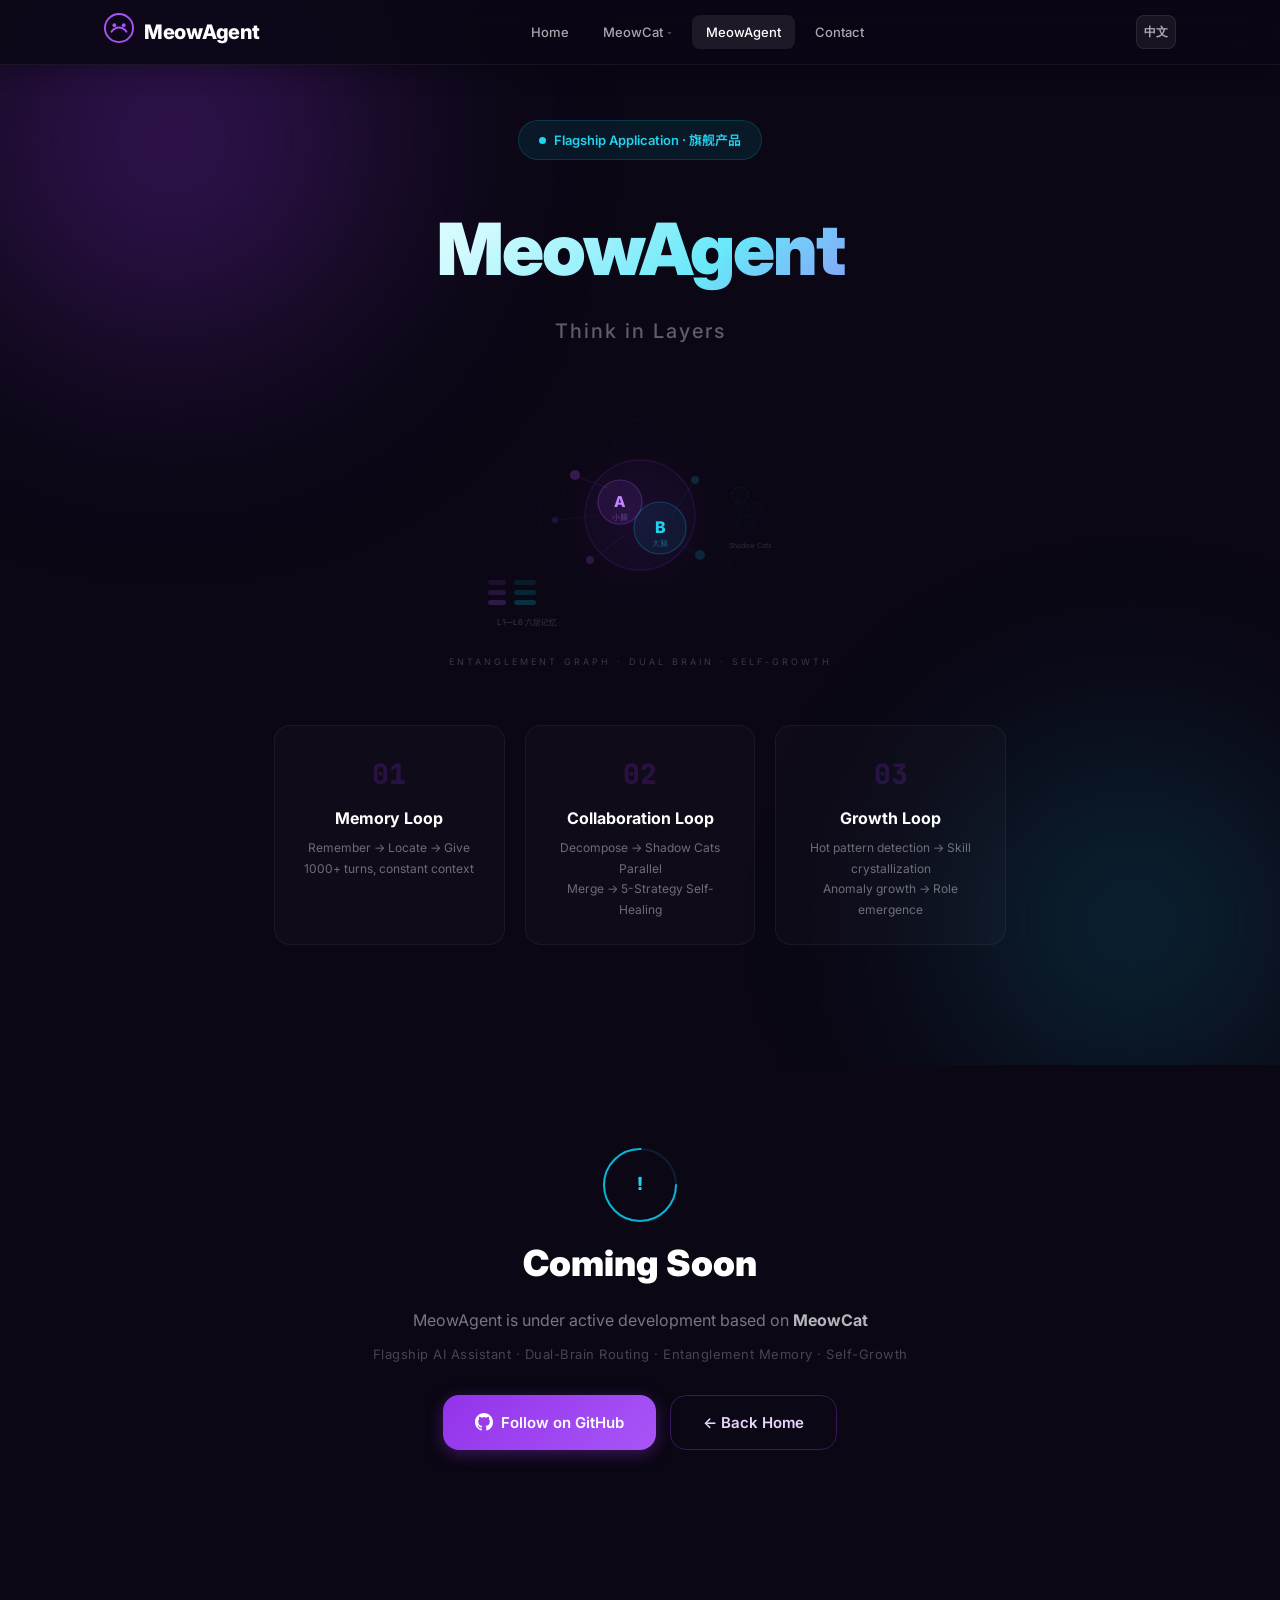
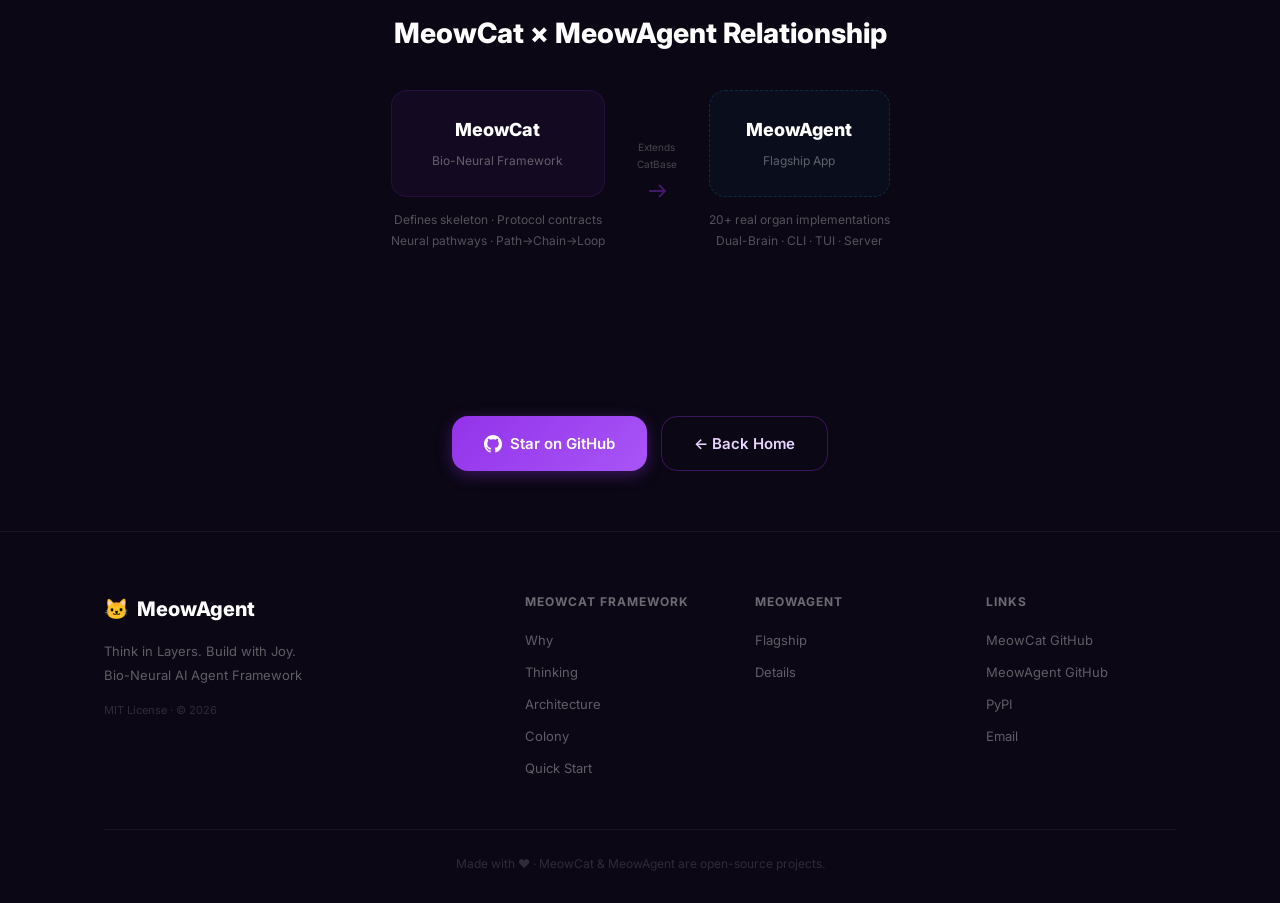
==== commit 980f92c7: "Hide tech preview section on agent page" ====
--- a/agent.html
+++ b/agent.html
@@ -154,7 +154,7 @@
         </div>
     </section>
 
-    <!-- 技术预览 -->
+    <!-- 技术预览（暂隐藏）
     <section class="agent-preview">
         <div class="container container-sm">
             <h2 data-i18n="agent-preview-heading">技术预览</h2>
@@ -193,6 +193,7 @@
             </div>
         </div>
     </section>
+    -->
 
     <!-- 架构关系图 -->
     <section class="agent-relation">
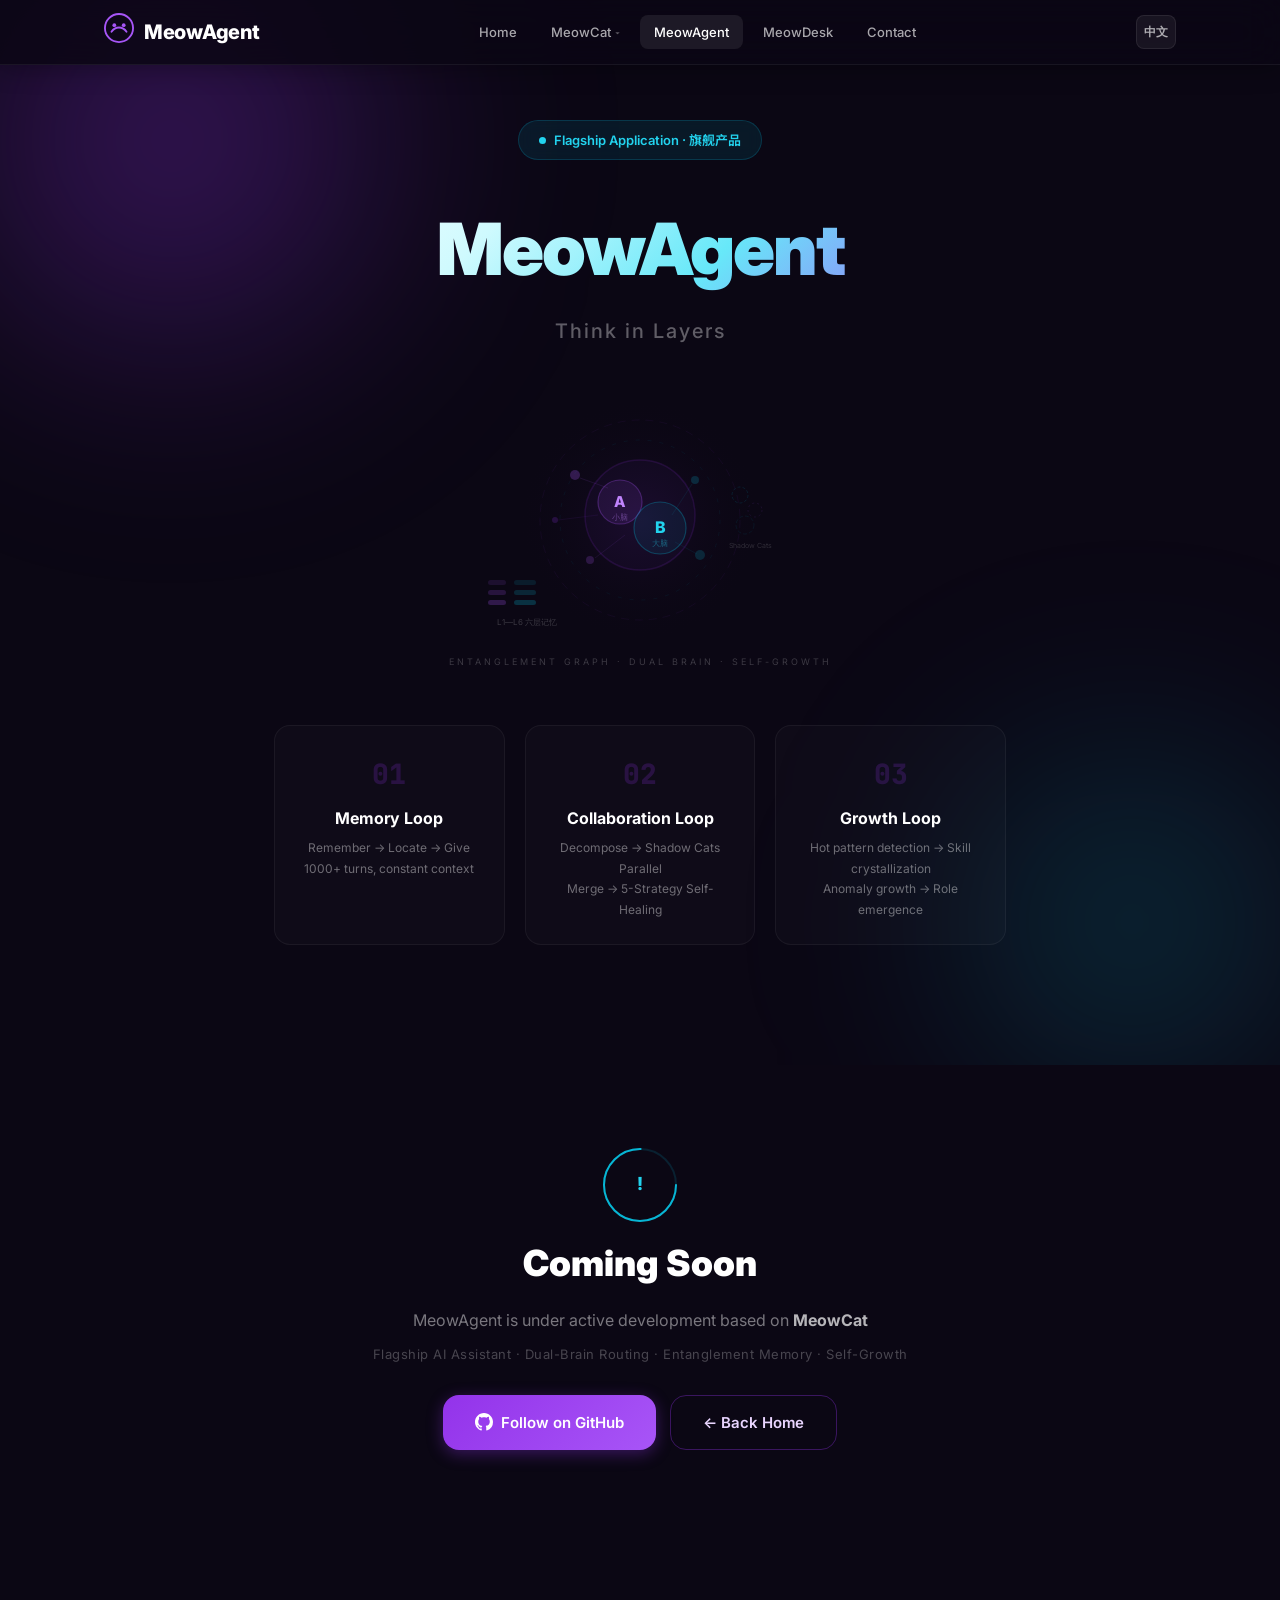
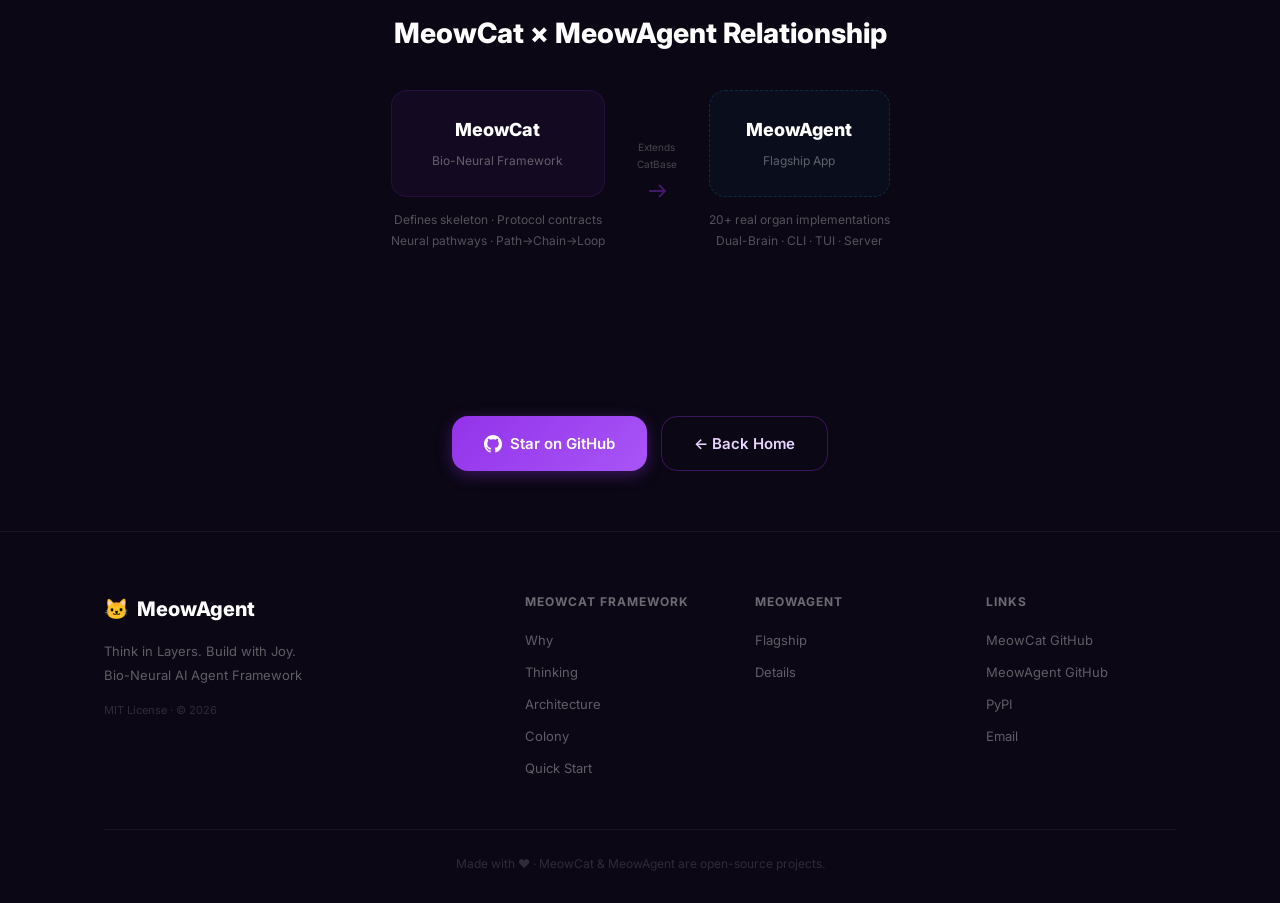
==== commit 88f66bc8: "feat: 新增 MeowDesk 页面，敬请期待" ====
--- a/agent.html
+++ b/agent.html
@@ -36,6 +36,7 @@
                     </div>
                 </div>
                 <a href="agent.html" class="active" data-i18n="nav-agent">MeowAgent</a>
+                <a href="meowdesk.html" data-i18n="nav-meowdesk">MeowDesk</a>
                 <a href="index.html#contact" data-i18n="nav-contact">联系我们</a>
             </div>
             <div class="nav-actions">
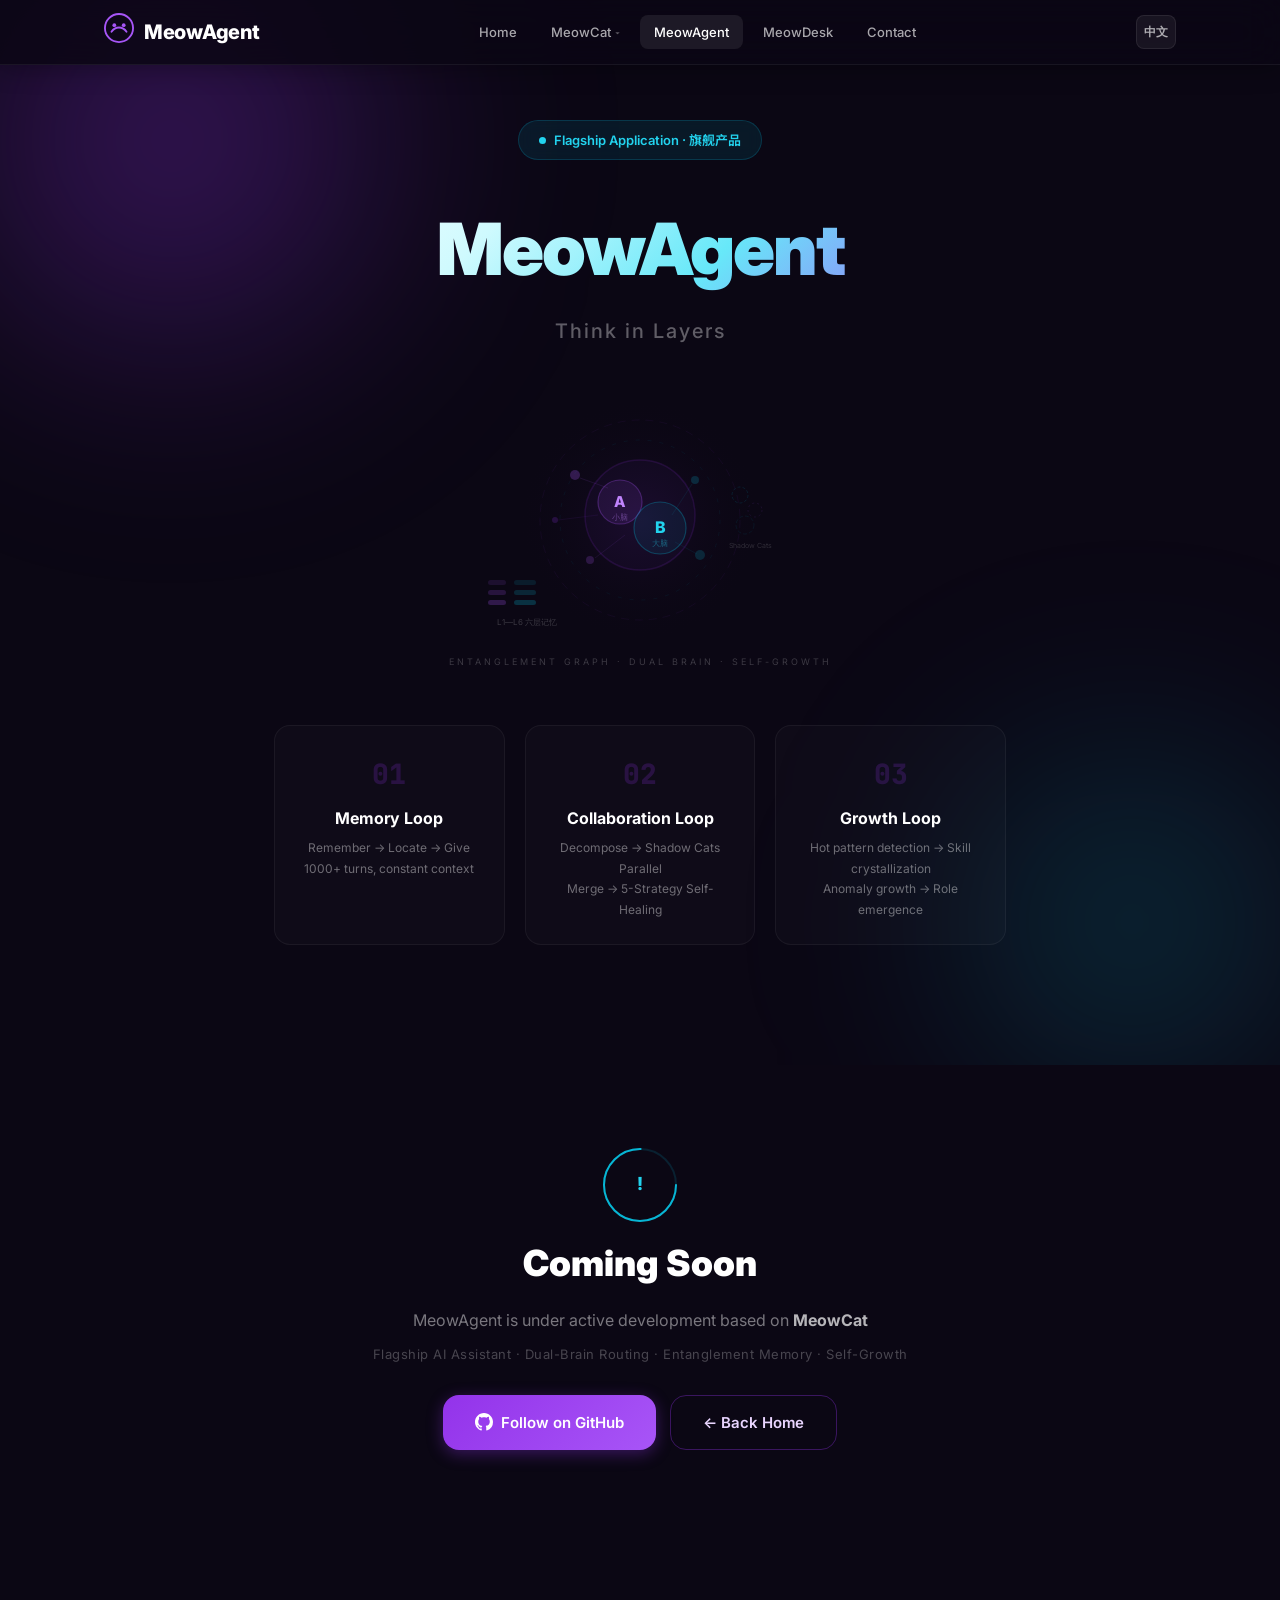
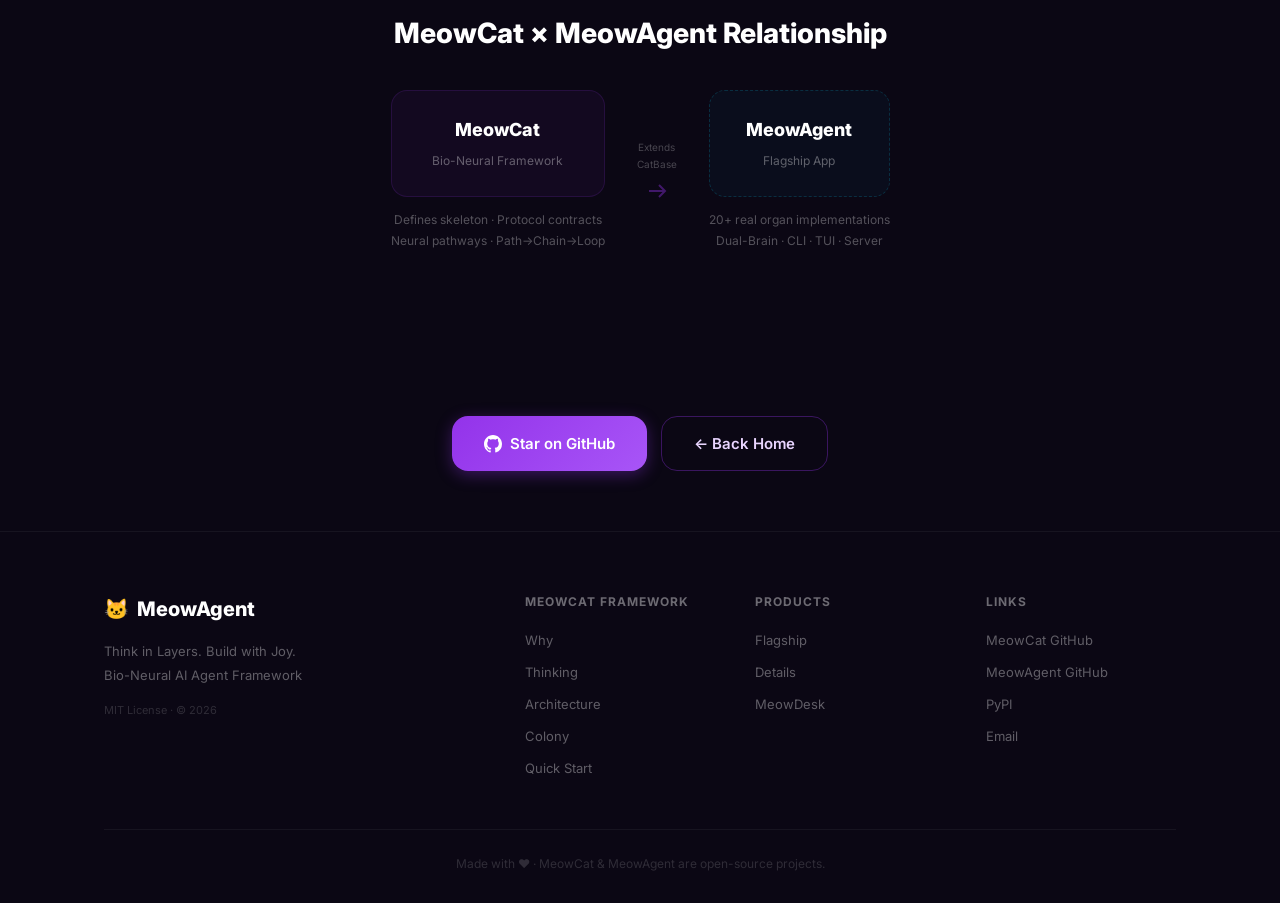
==== commit 2894c259: "fix: MeowDesk i18n, footer 补 MeowDesk, 首页 quick-links 精简为 3 个" ====
--- a/agent.html
+++ b/agent.html
@@ -253,9 +253,10 @@
                     <a href="framework.html#mc-quickstart" data-i18n="footer-mc-qs">快速开始</a>
                 </div>
                 <div class="footer-col">
-                    <h5 data-i18n="footer-agent">MeowAgent</h5>
+                    <h5 data-i18n="footer-products">产品</h5>
                     <a href="agent.html" data-i18n="footer-agent-teaser">旗舰产品</a>
                     <a href="agent.html" data-i18n="footer-agent-page">产品详情</a>
+                    <a href="meowdesk.html" data-i18n="footer-meowdesk">MeowDesk</a>
                 </div>
                 <div class="footer-col">
                     <h5 data-i18n="footer-links">链接</h5>
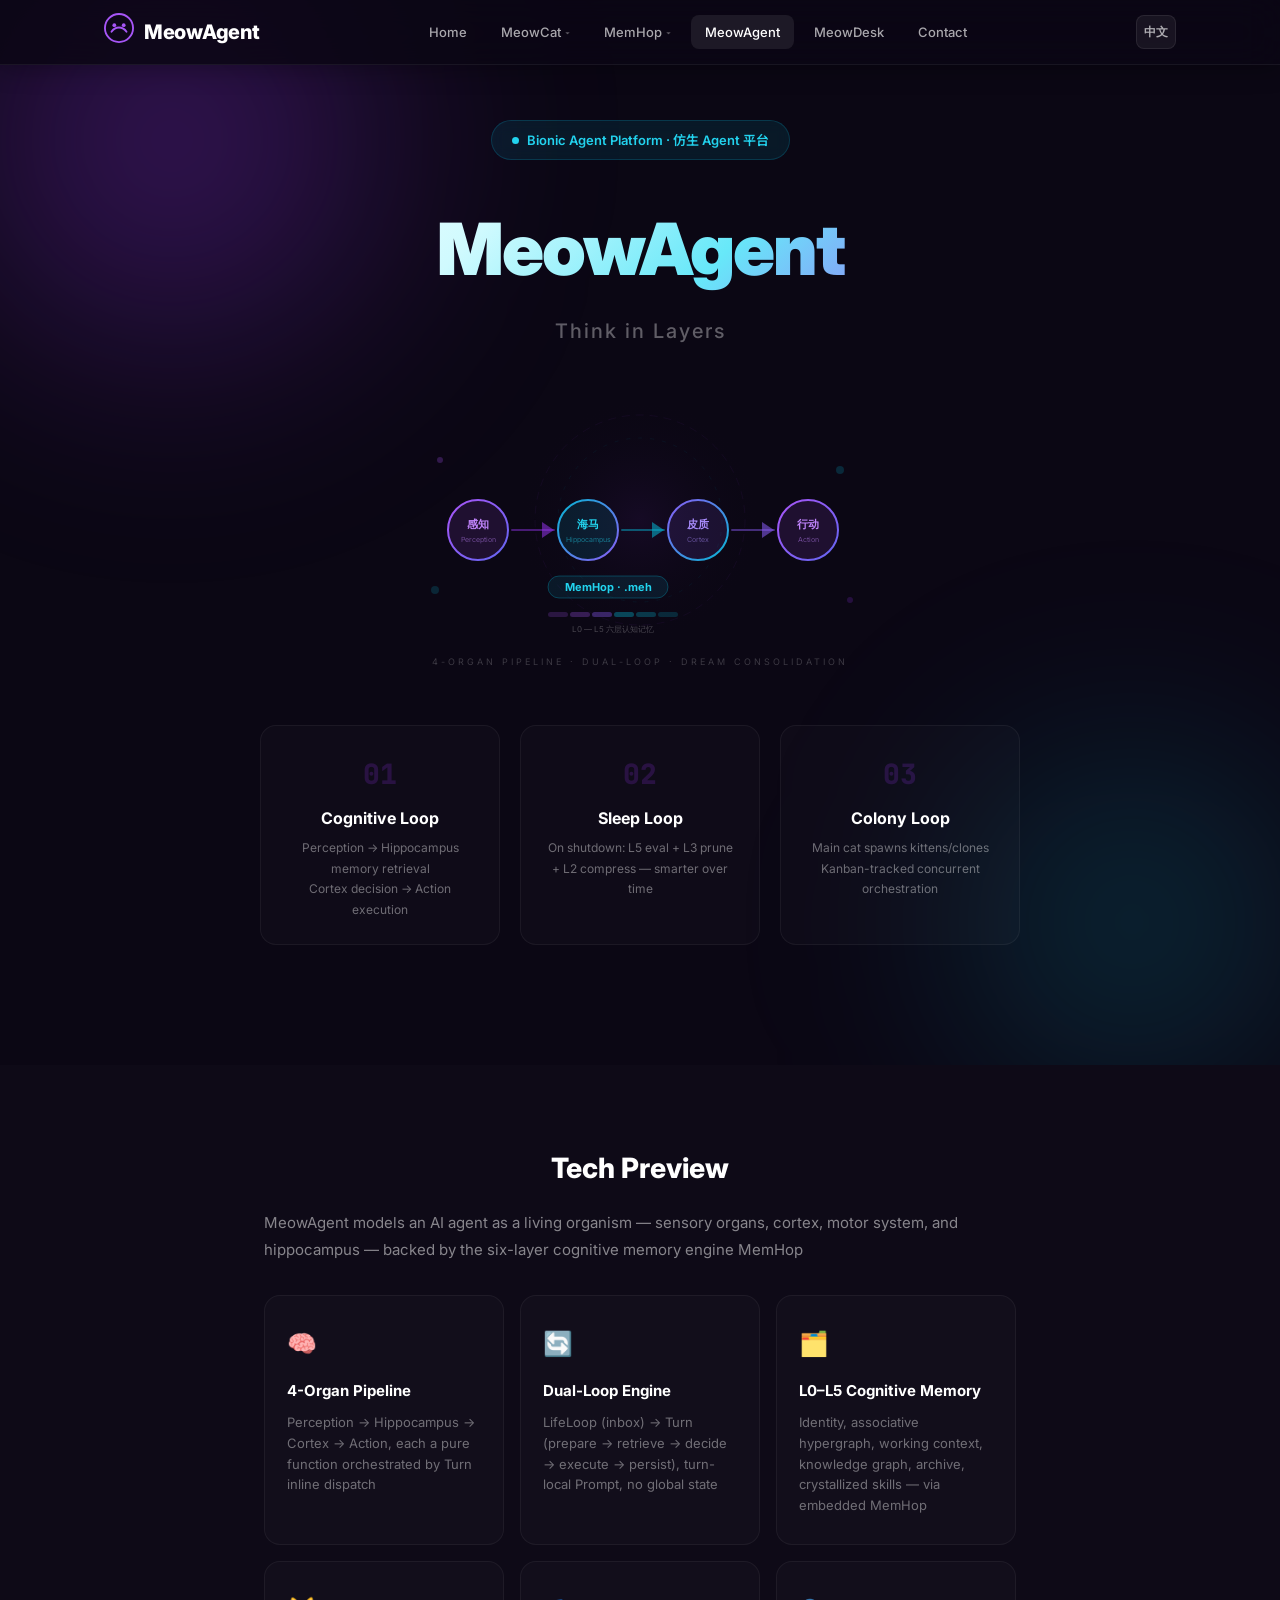
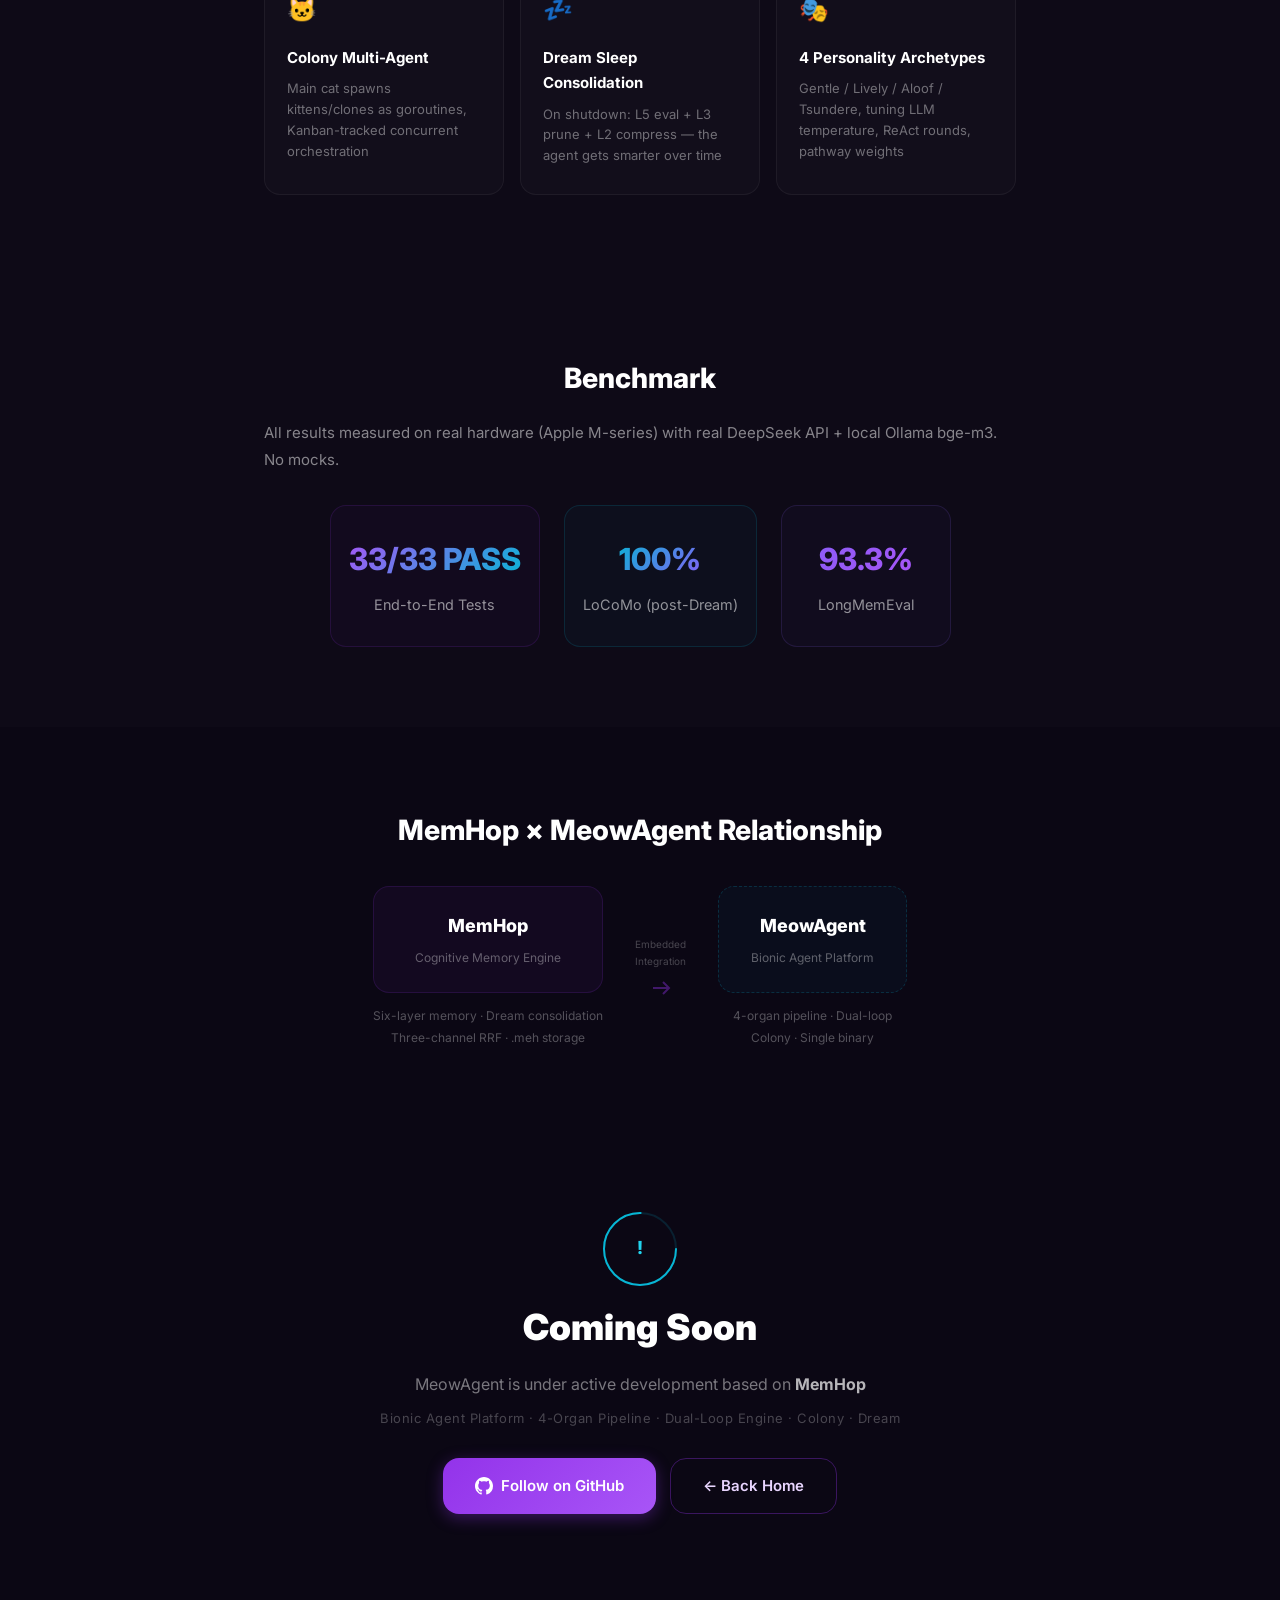
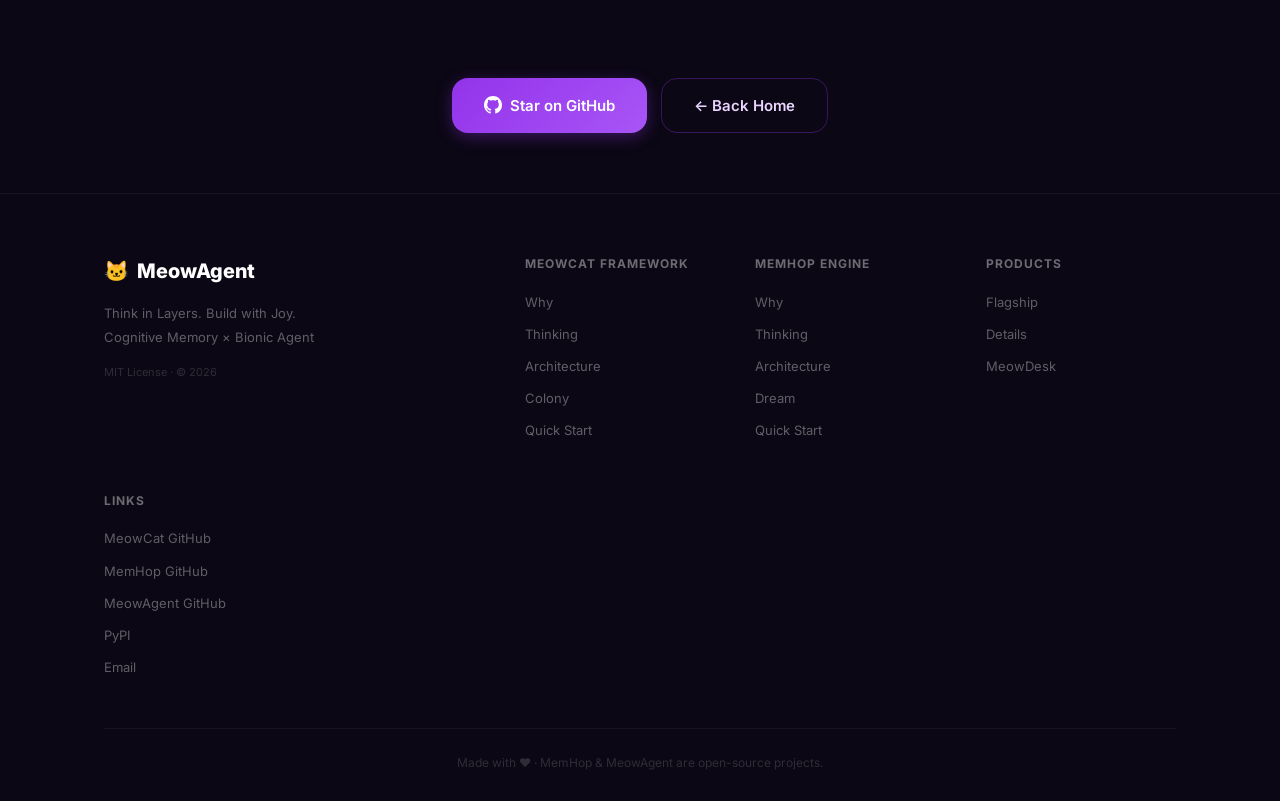
==== commit bb76287a: "feat: add MemHop page, update MeowAgent to v0.91.0, remove MeowCat from homepage - Add memhop.html: " ====
--- a/agent.html
+++ b/agent.html
@@ -3,8 +3,8 @@
 <head>
     <meta charset="UTF-8">
     <meta name="viewport" content="width=device-width, initial-scale=1.0">
-    <title>MeowAgent — 基于 MeowCat 的旗舰 AI 助手</title>
-    <meta name="description" content="MeowAgent — 基于 MeowCat 生物神经框架构建的旗舰 AI 助手。双脑路由、纠缠图记忆、自生长。">
+    <title>MeowAgent — Bionic Agent Platform · 仿生 Agent 平台</title>
+    <meta name="description" content="MeowAgent — 仿生 Agent 平台，基于 MemHop 认知记忆引擎构建。4 器官管道、双循环引擎、Colony 协作、Dream 休眠整合，L0-L5 六层认知记忆。">
     <link rel="stylesheet" href="css/style.css">
     <link href="https://fonts.googleapis.com/css2?family=Inter:wght@400;500;600;700;800;900&family=JetBrains+Mono:wght@400;500;600&family=Noto+Sans+SC:wght@400;500;700;900&display=swap" rel="stylesheet">
 </head>
@@ -35,6 +35,17 @@
                         <a href="framework.html#mc-quickstart" data-i18n="nav-mc-quickstart">快速开始</a>
                     </div>
                 </div>
+                <div class="nav-dropdown">
+                    <a href="memhop.html" class="nav-dropdown-toggle" data-i18n="nav-memhop">MemHop</a>
+                    <div class="nav-dropdown-menu">
+                        <a href="memhop.html#mh-why" data-i18n="nav-mh-why">为什么</a>
+                        <a href="memhop.html#mh-think" data-i18n="nav-mh-think">思考</a>
+                        <a href="memhop.html#mh-arch" data-i18n="nav-mh-arch">架构</a>
+                        <a href="memhop.html#mh-features" data-i18n="nav-mh-features">亮点</a>
+                        <a href="memhop.html#mh-dream" data-i18n="nav-mh-dream">Dream</a>
+                        <a href="memhop.html#mh-quickstart" data-i18n="nav-mh-quickstart">快速开始</a>
+                    </div>
+                </div>
                 <a href="agent.html" class="active" data-i18n="nav-agent">MeowAgent</a>
                 <a href="meowdesk.html" data-i18n="nav-meowdesk">MeowDesk</a>
                 <a href="index.html#contact" data-i18n="nav-contact">联系我们</a>
@@ -61,7 +72,7 @@
             <div class="agent-hero-content">
                 <div class="agent-hero-badge">
                     <span class="badge-dot pulse-cyan"></span>
-                    <span data-i18n="agent-hero-badge-text">Flagship Application · 旗舰产品</span>
+                    <span data-i18n="agent-hero-badge-text">Bionic Agent Platform · 仿生 Agent 平台</span>
                 </div>
                 <h1 class="agent-hero-title">
                     <span class="agent-title-main">MeowAgent</span>
@@ -73,59 +84,171 @@
                         <defs>
                             <linearGradient id="gradA" x1="0" y1="0" x2="1" y2="1"><stop stop-color="#a855f7"/><stop offset="1" stop-color="#6366f1"/></linearGradient>
                             <linearGradient id="gradB" x1="0" y1="0" x2="1" y2="1"><stop stop-color="#06b6d4"/><stop offset="1" stop-color="#8b5cf6"/></linearGradient>
+                            <linearGradient id="gradC" x1="0" y1="0" x2="1" y2="1"><stop stop-color="#8b5cf6"/><stop offset="1" stop-color="#06b6d4"/></linearGradient>
                             <radialGradient id="glow" cx="50%" cy="50%" r="50%"><stop stop-color="rgba(147,51,234,.08)"/><stop offset="100%" stop-color="transparent"/></radialGradient>
+                            <marker id="arrA" markerWidth="8" markerHeight="8" refX="6" refY="4" orient="auto"><path d="M0,0 L6,4 L0,8 z" fill="rgba(147,51,234,.55)"/></marker>
+                            <marker id="arrB" markerWidth="8" markerHeight="8" refX="6" refY="4" orient="auto"><path d="M0,0 L6,4 L0,8 z" fill="rgba(6,182,212,.55)"/></marker>
+                            <marker id="arrC" markerWidth="8" markerHeight="8" refX="6" refY="4" orient="auto"><path d="M0,0 L6,4 L0,8 z" fill="rgba(139,92,246,.55)"/></marker>
                         </defs>
                         <circle cx="240" cy="140" r="130" fill="url(#glow)"/>
-                        <circle cx="240" cy="140" r="100" stroke="rgba(147,51,234,.06)" stroke-width="1" stroke-dasharray="8 6"/>
-                        <circle cx="240" cy="140" r="80" stroke="rgba(6,182,212,.06)" stroke-width="1" stroke-dasharray="4 8"/>
-                        <circle cx="240" cy="135" r="55" fill="rgba(147,51,234,.04)" stroke="rgba(147,51,234,.15)" stroke-width="1.5"/>
-                        <circle cx="220" cy="122" r="22" fill="rgba(168,85,247,.1)" stroke="rgba(168,85,247,.3)" stroke-width="1.2"/>
-                        <text x="220" y="127" text-anchor="middle" fill="#c084fc" font-size="15" font-weight="800" font-family="Inter,sans-serif">A</text>
-                        <text x="220" y="140" text-anchor="middle" fill="rgba(192,132,252,.4)" font-size="8" font-family="Inter,sans-serif">小脑</text>
-                        <circle cx="260" cy="148" r="26" fill="rgba(6,182,212,.08)" stroke="rgba(6,182,212,.3)" stroke-width="1.2"/>
-                        <text x="260" y="153" text-anchor="middle" fill="#22d3ee" font-size="16" font-weight="800" font-family="Inter,sans-serif">B</text>
-                        <text x="260" y="166" text-anchor="middle" fill="rgba(34,211,238,.4)" font-size="8" font-family="Inter,sans-serif">大脑</text>
-                        <circle cx="175" cy="95" r="5" fill="rgba(168,85,247,.25)"/>
-                        <line x1="208" y1="108" x2="180" y2="98" stroke="rgba(168,85,247,.15)" stroke-width="0.8"/>
-                        <circle cx="295" cy="100" r="4" fill="rgba(6,182,212,.2)"/>
-                        <line x1="272" y1="135" x2="292" y2="104" stroke="rgba(6,182,212,.12)" stroke-width="0.8"/>
-                        <circle cx="190" cy="180" r="4" fill="rgba(168,85,247,.2)"/>
-                        <line x1="225" y1="155" x2="195" y2="178" stroke="rgba(168,85,247,.12)" stroke-width="0.8"/>
-                        <circle cx="300" cy="175" r="5" fill="rgba(6,182,212,.18)"/>
-                        <line x1="275" y1="162" x2="297" y2="174" stroke="rgba(6,182,212,.1)" stroke-width="0.8"/>
-                        <circle cx="155" cy="140" r="3" fill="rgba(147,51,234,.2)"/>
-                        <line x1="198" y1="135" x2="158" y2="140" stroke="rgba(147,51,234,.1)" stroke-width="0.8"/>
-                        <rect x="88" y="200" width="18" height="5" rx="2.5" fill="rgba(168,85,247,.12)"/>
-                        <rect x="88" y="210" width="18" height="5" rx="2.5" fill="rgba(168,85,247,.18)"/>
-                        <rect x="88" y="220" width="18" height="5" rx="2.5" fill="rgba(168,85,247,.24)"/>
-                        <rect x="114" y="200" width="22" height="5" rx="2.5" fill="rgba(6,182,212,.12)"/>
-                        <rect x="114" y="210" width="22" height="5" rx="2.5" fill="rgba(6,182,212,.18)"/>
-                        <rect x="114" y="220" width="22" height="5" rx="2.5" fill="rgba(6,182,212,.24)"/>
-                        <text x="127" y="245" text-anchor="middle" fill="rgba(255,255,255,.2)" font-size="8" font-family="Inter,sans-serif">L1—L6 六层记忆</text>
-                        <circle cx="340" cy="115" r="8" fill="none" stroke="rgba(6,182,212,.12)" stroke-width="1" stroke-dasharray="3 2"/>
-                        <circle cx="355" cy="130" r="7" fill="none" stroke="rgba(168,85,247,.1)" stroke-width="1" stroke-dasharray="2 3"/>
-                        <circle cx="345" cy="145" r="9" fill="none" stroke="rgba(6,182,212,.08)" stroke-width="1" stroke-dasharray="4 2"/>
-                        <text x="350" y="168" text-anchor="middle" fill="rgba(255,255,255,.15)" font-size="7" font-family="Inter,sans-serif">Shadow Cats</text>
-                        <text x="240" y="285" text-anchor="middle" fill="rgba(255,255,255,.2)" font-size="9" letter-spacing="3" font-family="Inter,sans-serif">ENTANGLEMENT GRAPH · DUAL BRAIN · SELF-GROWTH</text>
+                        <circle cx="240" cy="140" r="105" stroke="rgba(147,51,234,.06)" stroke-width="1" stroke-dasharray="8 6"/>
+                        <circle cx="240" cy="140" r="82" stroke="rgba(6,182,212,.06)" stroke-width="1" stroke-dasharray="4 8"/>
+
+                        <!-- 4-organ pipeline flow lines -->
+                        <line x1="112" y1="150" x2="154" y2="150" stroke="rgba(147,51,234,.45)" stroke-width="2" stroke-linecap="round" marker-end="url(#arrA)"/>
+                        <line x1="222" y1="150" x2="264" y2="150" stroke="rgba(6,182,212,.45)" stroke-width="2" stroke-linecap="round" marker-end="url(#arrB)"/>
+                        <line x1="332" y1="150" x2="374" y2="150" stroke="rgba(139,92,246,.45)" stroke-width="2" stroke-linecap="round" marker-end="url(#arrC)"/>
+
+                        <!-- Node 1: Perception -->
+                        <circle cx="78" cy="150" r="30" fill="rgba(168,85,247,.12)" stroke="url(#gradA)" stroke-width="2"/>
+                        <text x="78" y="148" text-anchor="middle" fill="#c084fc" font-size="11" font-weight="800" font-family="Inter,sans-serif">感知</text>
+                        <text x="78" y="162" text-anchor="middle" fill="rgba(192,132,252,.5)" font-size="7" font-family="Inter,sans-serif">Perception</text>
+
+                        <!-- Node 2: Hippocampus (MemHop) -->
+                        <circle cx="188" cy="150" r="30" fill="rgba(6,182,212,.12)" stroke="url(#gradB)" stroke-width="2"/>
+                        <text x="188" y="148" text-anchor="middle" fill="#22d3ee" font-size="11" font-weight="800" font-family="Inter,sans-serif">海马</text>
+                        <text x="188" y="162" text-anchor="middle" fill="rgba(34,211,238,.5)" font-size="7" font-family="Inter,sans-serif">Hippocampus</text>
+
+                        <!-- Node 3: Cortex -->
+                        <circle cx="298" cy="150" r="30" fill="rgba(139,92,246,.12)" stroke="url(#gradC)" stroke-width="2"/>
+                        <text x="298" y="148" text-anchor="middle" fill="#a78bfa" font-size="11" font-weight="800" font-family="Inter,sans-serif">皮质</text>
+                        <text x="298" y="162" text-anchor="middle" fill="rgba(167,139,250,.5)" font-size="7" font-family="Inter,sans-serif">Cortex</text>
+
+                        <!-- Node 4: Action -->
+                        <circle cx="408" cy="150" r="30" fill="rgba(168,85,247,.12)" stroke="url(#gradA)" stroke-width="2"/>
+                        <text x="408" y="148" text-anchor="middle" fill="#c084fc" font-size="11" font-weight="800" font-family="Inter,sans-serif">行动</text>
+                        <text x="408" y="162" text-anchor="middle" fill="rgba(192,132,252,.5)" font-size="7" font-family="Inter,sans-serif">Action</text>
+
+                        <!-- MemHop label spanning the memory engine area -->
+                        <rect x="148" y="196" width="120" height="22" rx="11" fill="rgba(6,182,212,.1)" stroke="rgba(6,182,212,.3)" stroke-width="1"/>
+                        <text x="208" y="211" text-anchor="middle" fill="#22d3ee" font-size="11" font-weight="700" font-family="Inter,sans-serif">MemHop · .meh</text>
+
+                        <!-- L0-L5 six-layer bar -->
+                        <g>
+                            <rect x="148" y="232" width="20" height="5" rx="2.5" fill="rgba(168,85,247,.2)"/>
+                            <rect x="170" y="232" width="20" height="5" rx="2.5" fill="rgba(168,85,247,.28)"/>
+                            <rect x="192" y="232" width="20" height="5" rx="2.5" fill="rgba(139,92,246,.36)"/>
+                            <rect x="214" y="232" width="20" height="5" rx="2.5" fill="rgba(6,182,212,.36)"/>
+                            <rect x="236" y="232" width="20" height="5" rx="2.5" fill="rgba(6,182,212,.28)"/>
+                            <rect x="258" y="232" width="20" height="5" rx="2.5" fill="rgba(6,182,212,.2)"/>
+                        </g>
+                        <text x="213" y="252" text-anchor="middle" fill="rgba(255,255,255,.25)" font-size="8" font-family="Inter,sans-serif">L0 — L5 六层认知记忆</text>
+
+                        <!-- ambient decorative dots -->
+                        <circle cx="40" cy="80" r="3" fill="rgba(168,85,247,.25)"/>
+                        <circle cx="440" cy="90" r="4" fill="rgba(6,182,212,.2)"/>
+                        <circle cx="450" cy="220" r="3" fill="rgba(147,51,234,.2)"/>
+                        <circle cx="35" cy="210" r="4" fill="rgba(6,182,212,.18)"/>
+
+                        <text x="240" y="285" text-anchor="middle" fill="rgba(255,255,255,.2)" font-size="9" letter-spacing="3" font-family="Inter,sans-serif">4-ORGAN PIPELINE · DUAL-LOOP · DREAM CONSOLIDATION</text>
                     </svg>
                 </div>
 
                 <div class="agent-loops">
                     <div class="agent-loop">
                         <span class="loop-num">01</span>
-                        <h4 data-i18n="agent-loop-1-title">记忆闭环</h4>
-                        <p data-i18n="agent-loop-1-desc">Remember → Locate → Give<br>聊 1000+ 轮，context 恒定制</p>
+                        <h4 data-i18n="agent-loop-1-title">认知闭环</h4>
+                        <p data-i18n="agent-loop-1-desc">Perception → Hippocampus 记忆检索<br>Cortex 决策 → Action 执行</p>
                     </div>
                     <div class="agent-loop">
                         <span class="loop-num">02</span>
-                        <h4 data-i18n="agent-loop-2-title">协作闭环</h4>
-                        <p data-i18n="agent-loop-2-desc">分解 → Shadow Cats 并行<br>合并 → 5 策略自愈重试</p>
+                        <h4 data-i18n="agent-loop-2-title">休眠闭环</h4>
+                        <p data-i18n="agent-loop-2-desc">关闭时 L5 评估 + L3 修剪<br>+ L2 压缩 — 越用越聪明</p>
                     </div>
                     <div class="agent-loop">
                         <span class="loop-num">03</span>
-                        <h4 data-i18n="agent-loop-3-title">生长闭环</h4>
-                        <p data-i18n="agent-loop-3-desc">热模式检测 → 技能结晶<br>异常生长 → 角色涌现</p>
-                    </div>
+                        <h4 data-i18n="agent-loop-3-title">Colony 协作</h4>
+                        <p data-i18n="agent-loop-3-desc">主猫 spawn kittens/clones<br>Kanban 追踪并行编排</p>
+                    </div>
+                </div>
+            </div>
+        </div>
+    </section>
+
+    <!-- 技术预览 -->
+    <section class="agent-preview">
+        <div class="container container-sm">
+            <h2 data-i18n="agent-preview-heading">技术预览</h2>
+            <p class="section-intro" data-i18n="agent-preview-intro">MeowAgent 将 AI Agent 建模为生命体 — 感觉器官、皮质、运动系统和海马体，由六层认知记忆引擎 MemHop 支撑</p>
+            <div class="preview-grid">
+                <div class="preview-card">
+                    <span class="pc-icon">🧠</span>
+                    <h4 data-i18n="agent-preview-1-title">4 器官管道</h4>
+                    <p data-i18n="agent-preview-1-desc">Perception → Hippocampus → Cortex → Action，每个器官是纯函数，由 Turn 内联调度编排</p>
+                </div>
+                <div class="preview-card">
+                    <span class="pc-icon">🔄</span>
+                    <h4 data-i18n="agent-preview-2-title">双循环引擎</h4>
+                    <p data-i18n="agent-preview-2-desc">LifeLoop (inbox) → Turn (prepare → retrieve → decide → execute → persist)，turn 内 Prompt，无全局状态</p>
+                </div>
+                <div class="preview-card">
+                    <span class="pc-icon">🗂️</span>
+                    <h4 data-i18n="agent-preview-3-title">L0-L5 认知记忆</h4>
+                    <p data-i18n="agent-preview-3-desc">身份、关联超图、工作上下文、知识图谱、归档、结晶技能 — 通过嵌入式 MemHop</p>
+                </div>
+                <div class="preview-card">
+                    <span class="pc-icon">🐱</span>
+                    <h4 data-i18n="agent-preview-4-title">Colony 多 Agent</h4>
+                    <p data-i18n="agent-preview-4-desc">主猫 spawn kittens/clones 为 goroutine，Kanban 追踪并发编排</p>
+                </div>
+                <div class="preview-card">
+                    <span class="pc-icon">💤</span>
+                    <h4 data-i18n="agent-preview-5-title">Dream 休眠整合</h4>
+                    <p data-i18n="agent-preview-5-desc">关闭时 L5 评估 + L3 修剪 + L2 压缩 — Agent 随时间变聪明</p>
+                </div>
+                <div class="preview-card">
+                    <span class="pc-icon">🎭</span>
+                    <h4 data-i18n="agent-preview-6-title">4 性格原型</h4>
+                    <p data-i18n="agent-preview-6-desc">Gentle / Lively / Aloof / Tsundere，调节 LLM 温度、ReAct 轮数、通路权重</p>
+                </div>
+            </div>
+        </div>
+    </section>
+
+    <!-- Benchmark -->
+    <section class="content-section content-alt">
+        <div class="container container-sm">
+            <h2 data-i18n="agent-bench-heading">Benchmark</h2>
+            <p class="section-intro" data-i18n="agent-bench-note">所有结果在真实硬件 (Apple M-series) 上用真实 DeepSeek API + 本地 Ollama bge-m3 测量，无 Mock。</p>
+            <div class="bench-stats" style="display:flex;flex-wrap:wrap;gap:24px;justify-content:center;margin-top:32px">
+                <div class="bench-stat" style="display:flex;flex-direction:column;align-items:center;gap:8px;min-width:170px;padding:28px 18px;border:1px solid rgba(147,51,234,.15);border-radius:16px;background:rgba(147,51,234,.03)">
+                    <span class="bs-value" style="font-size:1.9rem;font-weight:800;background:linear-gradient(135deg,#a855f7,#06b6d4);-webkit-background-clip:text;background-clip:text;color:transparent" data-i18n="agent-bench-e2e-val">33/33 PASS</span>
+                    <span data-i18n="agent-bench-e2e" style="color:rgba(255,255,255,.55);font-size:.9rem">端到端测试</span>
+                </div>
+                <div class="bench-stat" style="display:flex;flex-direction:column;align-items:center;gap:8px;min-width:170px;padding:28px 18px;border:1px solid rgba(6,182,212,.15);border-radius:16px;background:rgba(6,182,212,.03)">
+                    <span class="bs-value" style="font-size:1.9rem;font-weight:800;background:linear-gradient(135deg,#06b6d4,#8b5cf6);-webkit-background-clip:text;background-clip:text;color:transparent" data-i18n="agent-bench-locomo-val">100%</span>
+                    <span data-i18n="agent-bench-locomo" style="color:rgba(255,255,255,.55);font-size:.9rem">LoCoMo (Dream 后)</span>
+                </div>
+                <div class="bench-stat" style="display:flex;flex-direction:column;align-items:center;gap:8px;min-width:170px;padding:28px 18px;border:1px solid rgba(139,92,246,.15);border-radius:16px;background:rgba(139,92,246,.03)">
+                    <span class="bs-value" style="font-size:1.9rem;font-weight:800;background:linear-gradient(135deg,#8b5cf6,#a855f7);-webkit-background-clip:text;background-clip:text;color:transparent" data-i18n="agent-bench-longmem-val">93.3%</span>
+                    <span data-i18n="agent-bench-longmem" style="color:rgba(255,255,255,.55);font-size:.9rem">LongMemEval</span>
+                </div>
+            </div>
+        </div>
+    </section>
+
+    <!-- 架构关系图 -->
+    <section class="agent-relation">
+        <div class="container container-sm">
+            <h2 data-i18n="agent-relation-heading">MemHop × MeowAgent 关系</h2>
+            <div class="relation-diagram">
+                <div class="relation-item">
+                    <div class="rel-box rel-framework">
+                        <strong data-i18n="agent-rel-engine-name">MemHop</strong>
+                        <span data-i18n="agent-rel-engine-sub">Cognitive Memory Engine</span>
+                    </div>
+                    <p class="rel-desc" data-i18n="agent-rel-engine-desc">六层记忆 · Dream 整合<br>三通道 RRF · .meh 存储</p>
+                </div>
+                <div class="relation-arrow">
+                    <span data-i18n="agent-rel-arrow">嵌入式<br>集成</span>
+                    <svg width="24" height="24" viewBox="0 0 24 24"><path d="M4 12h16M14 6l6 6-6 6" stroke="rgba(147,51,234,.4)" stroke-width="2" fill="none"/></svg>
+                </div>
+                <div class="relation-item">
+                    <div class="rel-box rel-agent">
+                        <strong data-i18n="agent-rel-agent-name">MeowAgent</strong>
+                        <span data-i18n="agent-rel-agent-sub">Bionic Agent Platform</span>
+                    </div>
+                    <p class="rel-desc" data-i18n="agent-rel-agent-desc">4 器官管道 · 双循环<br>Colony · 单二进制</p>
                 </div>
             </div>
         </div>
@@ -142,11 +265,11 @@
                     <defs><linearGradient id="csGrad" x1="0" y1="0" x2="80" y2="80"><stop stop-color="#06b6d4"/><stop offset="1" stop-color="#a855f7"/></linearGradient></defs>
                 </svg>
             </div>
-            <h2 data-i18n="agent-coming-title">即将上线，敬请期待</h2>
-            <p data-i18n="agent-coming-desc">MeowAgent 正在基于 <strong>MeowCat</strong> 积极开发中</p>
-            <p class="agent-tease" data-i18n="agent-coming-tease">旗舰 AI 助手 · 双脑路由 · 纠缠图记忆 · 自生长</p>
+            <h2 data-i18n="agent-coming-title">即将开源</h2>
+            <p data-i18n="agent-coming-desc">MeowAgent 正在基于 <strong>MemHop</strong> 积极开发中</p>
+            <p class="agent-tease" data-i18n="agent-coming-tease">仿生 Agent 平台 · 4 器官管道 · 双循环引擎 · Colony · Dream</p>
             <div class="agent-actions">
-                <a href="https://github.com/Axonant/MeowAgent" target="_blank" class="btn btn-primary btn-lg">
+                <a href="https://github.com/meowagent/meowagent" target="_blank" class="btn btn-primary btn-lg">
                     <svg width="18" height="18" viewBox="0 0 24 24" fill="currentColor"><path d="M12 0C5.37 0 0 5.37 0 12c0 5.31 3.435 9.795 8.205 11.385.6.105.825-.255.825-.57 0-.285-.015-1.23-.015-2.235-3.015.555-3.795-.735-4.035-1.41-.135-.345-.72-1.41-1.23-1.695-.42-.225-1.02-.78-.015-.795.945-.015 1.62.87 1.845 1.23 1.08 1.815 2.805 1.305 3.495.99.105-.78.42-1.305.765-1.605-2.67-.3-5.46-1.335-5.46-5.925 0-1.305.465-2.385 1.23-3.225-.12-.3-.54-1.53.12-3.18 0 0 1.005-.315 3.3 1.23.96-.27 1.98-.405 3-.405s2.04.135 3 .405c2.295-1.56 3.3-1.23 3.3-1.23.66 1.65.24 2.88.12 3.18.765.84 1.23 1.905 1.23 3.225 0 4.605-2.805 5.625-5.475 5.925.435.375.81 1.095.81 2.22 0 1.605-.015 2.895-.015 3.3 0 .315.225.69.825.57A12.02 12.02 0 0024 12c0-6.63-5.37-12-12-12z"/></svg>
                     <span data-i18n="agent-coming-gh">关注 GitHub</span>
                 </a>
@@ -155,81 +278,13 @@
         </div>
     </section>
 
-    <!-- 技术预览（暂隐藏）
-    <section class="agent-preview">
-        <div class="container container-sm">
-            <h2 data-i18n="agent-preview-heading">技术预览</h2>
-            <p class="section-intro" data-i18n="agent-preview-intro">MeowAgent 是 MeowCat 框架的参考实现，展示生物神经架构的实际能力。</p>
-            <div class="preview-grid">
-                <div class="preview-card">
-                    <span class="pc-icon">🧠</span>
-                    <h4 data-i18n="agent-preview-1-title">纠缠图记忆</h4>
-                    <p data-i18n="agent-preview-1-desc">Entity-Connection-Episode 三元组图，FTS5 全文搜索 + NetworkX 关系推理。不是扁平向量——是可推理的知识图谱。</p>
-                </div>
-                <div class="preview-card">
-                    <span class="pc-icon">🔀</span>
-                    <h4 data-i18n="agent-preview-2-title">双脑路由</h4>
-                    <p data-i18n="agent-preview-2-desc">Cerebellum (A, 本地快速) 处理清晰任务。Cerebrum (B, 云端深度) 处理模糊推理。Thalamus 自动决策——无需手动切换。</p>
-                </div>
-                <div class="preview-card">
-                    <span class="pc-icon">📅</span>
-                    <h4 data-i18n="agent-preview-3-title">工作日感知衰减</h4>
-                    <p data-i18n="agent-preview-3-desc">六层记忆衰减，跳过周末和节假日。基于重要性的衰减，而非基于时间的衰减。</p>
-                </div>
-                <div class="preview-card">
-                    <span class="pc-icon">📝</span>
-                    <h4 data-i18n="agent-preview-4-title">SKILL.md 开放标准</h4>
-                    <p data-i18n="agent-preview-4-desc">把 YAML+Markdown 文件放入 ~/.meowagent/skills/ — 自动加载，无需代码改动。</p>
-                </div>
-                <div class="preview-card">
-                    <span class="pc-icon">🧬</span>
-                    <h4 data-i18n="agent-preview-5-title">Cortex 世界观</h4>
-                    <p data-i18n="agent-preview-5-desc">四层信念系统（公理/价值观/他人认知/自我认知），从对话中演化——每次系统提示都注入。</p>
-                </div>
-                <div class="preview-card">
-                    <span class="pc-icon">🖥️</span>
-                    <h4 data-i18n="agent-preview-6-title">Neuro-TUI</h4>
-                    <p data-i18n="agent-preview-6-desc">完整 Textual 交互界面：脑区状态可视化、尾巴动画、成长徽章、实时思考进度。</p>
-                </div>
-            </div>
-        </div>
-    </section>
-    -->
-
-    <!-- 架构关系图 -->
-    <section class="agent-relation">
-        <div class="container container-sm">
-            <h2 data-i18n="agent-relation-heading">MeowCat × MeowAgent 关系</h2>
-            <div class="relation-diagram">
-                <div class="relation-item">
-                    <div class="rel-box rel-framework">
-                        <strong data-i18n="agent-rel-framework-name">MeowCat</strong>
-                        <span data-i18n="agent-rel-framework-sub">Bio-Neural Framework</span>
-                    </div>
-                    <p class="rel-desc" data-i18n="agent-rel-framework-desc">定义骨架 · Protocol 合约<br>神经通路 · Path→Chain→Loop</p>
-                </div>
-                <div class="relation-arrow">
-                    <span data-i18n="agent-rel-arrow">继承<br>CatBase</span>
-                    <svg width="24" height="24" viewBox="0 0 24 24"><path d="M4 12h16M14 6l6 6-6 6" stroke="rgba(147,51,234,.4)" stroke-width="2" fill="none"/></svg>
-                </div>
-                <div class="relation-item">
-                    <div class="rel-box rel-agent">
-                        <strong data-i18n="agent-rel-agent-name">MeowAgent</strong>
-                        <span data-i18n="agent-rel-agent-sub">Flagship App</span>
-                    </div>
-                    <p class="rel-desc" data-i18n="agent-rel-agent-desc">20+ 真实器官实现<br>双脑路由 · CLI · TUI · Server</p>
-                </div>
-            </div>
-        </div>
-    </section>
-
     <!-- CTA -->
     <section class="content-section" style="text-align:center;padding:60px 0">
         <div class="container">
             <div class="agent-cta-row" style="justify-content:center">
-                <a href="https://github.com/Axonant/MeowAgent" target="_blank" class="btn btn-primary btn-lg">
+                <a href="https://github.com/meowagent/meowagent" target="_blank" class="btn btn-primary btn-lg">
                     <svg width="18" height="18" viewBox="0 0 24 24" fill="currentColor"><path d="M12 0C5.37 0 0 5.37 0 12c0 5.31 3.435 9.795 8.205 11.385.6.105.825-.255.825-.57 0-.285-.015-1.23-.015-2.235-3.015.555-3.795-.735-4.035-1.41-.135-.345-.72-1.41-1.23-1.695-.42-.225-1.02-.78-.015-.795.945-.015 1.62.87 1.845 1.23 1.08 1.815 2.805 1.305 3.495.99.105-.78.42-1.305.765-1.605-2.67-.3-5.46-1.335-5.46-5.925 0-1.305.465-2.385 1.23-3.225-.12-.3-.54-1.53.12-3.18 0 0 1.005-.315 3.3 1.23.96-.27 1.98-.405 3-.405s2.04.135 3 .405c2.295-1.56 3.3-1.23 3.3-1.23.66 1.65.24 2.88.12 3.18.765.84 1.23 1.905 1.23 3.225 0 4.605-2.805 5.625-5.475 5.925.435.375.81 1.095.81 2.22 0 1.605-.015 2.895-.015 3.3 0 .315.225.69.825.57A12.02 12.02 0 0024 12c0-6.63-5.37-12-12-12z"/></svg>
-                    <span data-i18n="agent-cta-star">给个 Star ⭐</span>
+                    <span data-i18n="agent-cta-star">Star on GitHub</span>
                 </a>
                 <a href="index.html" class="btn btn-outline btn-lg" data-i18n="agent-cta-home">← 返回首页</a>
             </div>
@@ -253,6 +308,14 @@
                     <a href="framework.html#mc-quickstart" data-i18n="footer-mc-qs">快速开始</a>
                 </div>
                 <div class="footer-col">
+                    <h5 data-i18n="footer-memhop">MemHop 引擎</h5>
+                    <a href="memhop.html#mh-why" data-i18n="footer-mh-why">为什么</a>
+                    <a href="memhop.html#mh-think" data-i18n="nav-mh-think">思考</a>
+                    <a href="memhop.html#mh-arch" data-i18n="footer-mh-arch">架构</a>
+                    <a href="memhop.html#mh-dream" data-i18n="footer-mh-dream">Dream</a>
+                    <a href="memhop.html#mh-quickstart" data-i18n="footer-mh-qs">快速开始</a>
+                </div>
+                <div class="footer-col">
                     <h5 data-i18n="footer-products">产品</h5>
                     <a href="agent.html" data-i18n="footer-agent-teaser">旗舰产品</a>
                     <a href="agent.html" data-i18n="footer-agent-page">产品详情</a>
@@ -261,13 +324,14 @@
                 <div class="footer-col">
                     <h5 data-i18n="footer-links">链接</h5>
                     <a href="https://github.com/qyiun666/meowcat" target="_blank" data-i18n="footer-link-mc-gh">MeowCat GitHub</a>
-                    <a href="https://github.com/Axonant/MeowAgent" target="_blank" data-i18n="footer-link-ma-gh">MeowAgent GitHub</a>
+                    <a href="https://github.com/qyiun666/MemHop" target="_blank" data-i18n="footer-link-mh-gh">MemHop GitHub</a>
+                    <a href="https://github.com/meowagent/meowagent" target="_blank" data-i18n="footer-link-ma-gh">MeowAgent GitHub</a>
                     <a href="https://pypi.org/project/meowcat/" target="_blank" data-i18n="footer-link-pypi">PyPI</a>
                     <a href="mailto:qyiun666@163.com" data-i18n="footer-link-email">Email</a>
                 </div>
             </div>
             <div class="footer-bottom">
-                <p data-i18n="footer-bottom">Made with ❤️ · MeowCat & MeowAgent are open-source projects.</p>
+                <p data-i18n="footer-bottom">Made with ❤️ · MeowCat, MemHop & MeowAgent are open-source projects.</p>
             </div>
         </div>
     </footer>
--- a/css/style.css
+++ b/css/style.css
@@ -179,6 +179,8 @@
 .title-subline{font-size:clamp(18px,3vw,26px);font-weight:600;color:rgba(255,255,255,.4);letter-spacing:-.5px}
 .title-plus{font-size:clamp(24px,4vw,38px);font-weight:200;color:rgba(255,255,255,.25);flex-shrink:0}
 .title-gradient-2{background:linear-gradient(135deg,#fff 0%,#cffafe 30%,#67e8f9 60%,#22d3ee 100%);-webkit-background-clip:text;-webkit-text-fill-color:transparent;background-clip:text}
+.title-gradient-3{background:linear-gradient(135deg,#fff 0%,#d1fae5 30%,#6ee7b7 60%,#34d399 100%);-webkit-background-clip:text;-webkit-text-fill-color:transparent;background-clip:text}
+.title-gradient-4{background:linear-gradient(135deg,#fff 0%,#fed7aa 30%,#fb923c 60%,#f97316 100%);-webkit-background-clip:text;-webkit-text-fill-color:transparent;background-clip:text}
 .hero-badge-sep{color:rgba(255,255,255,.15);font-weight:300}
 .hero-tagline{font-size:18px;font-weight:500;color:rgba(255,255,255,.55);letter-spacing:1px;margin-bottom:16px;min-height:28px}
 .hero-desc{font-size:16px;line-height:1.9;color:rgba(255,255,255,.6);margin-bottom:36px}
@@ -685,6 +687,8 @@
   .title-gradient{font-size:34px}
   .title-plus{font-size:22px}
   .title-gradient-2{font-size:34px}
+  .title-gradient-3{font-size:34px}
+  .title-gradient-4{font-size:34px}
   .hero-title{flex-direction:column;gap:6px}
   .hero-actions{flex-direction:column;align-items:center}
   .hero-stats{flex-wrap:wrap;justify-content:center;gap:12px}
